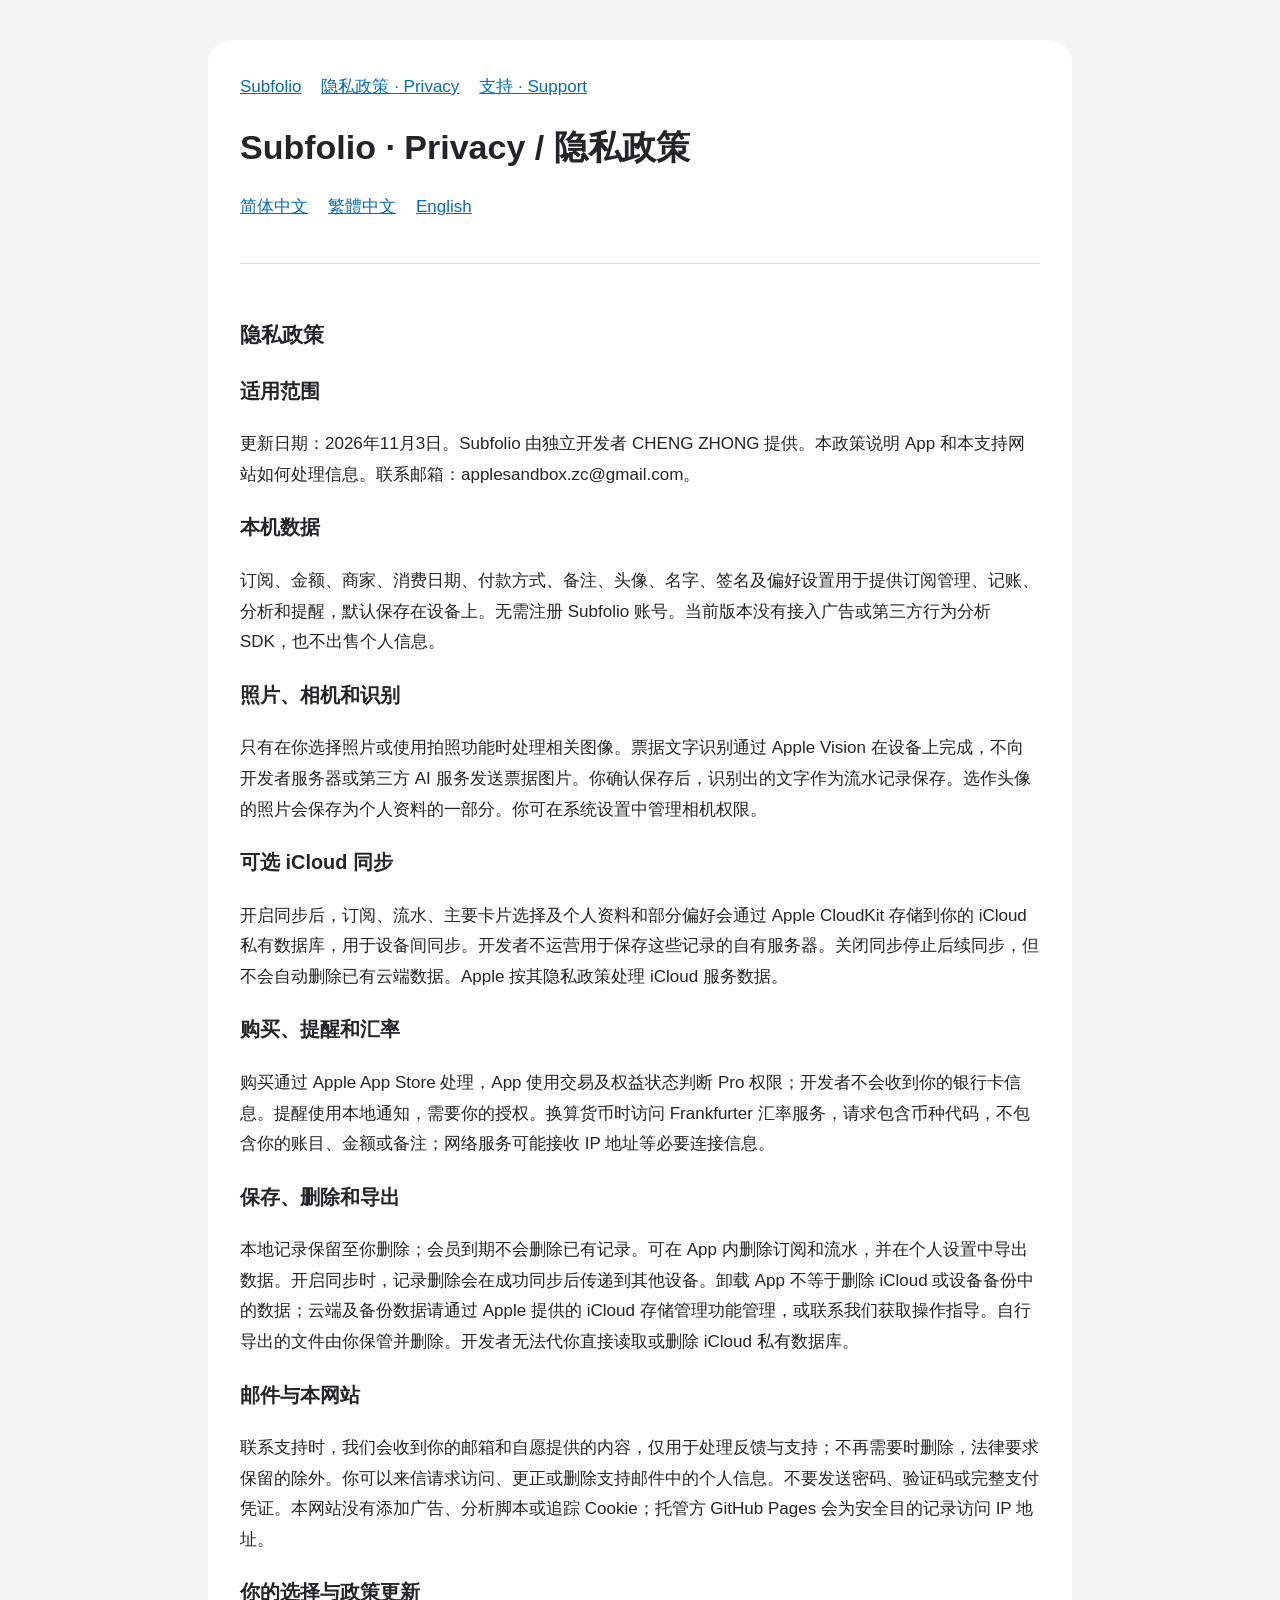
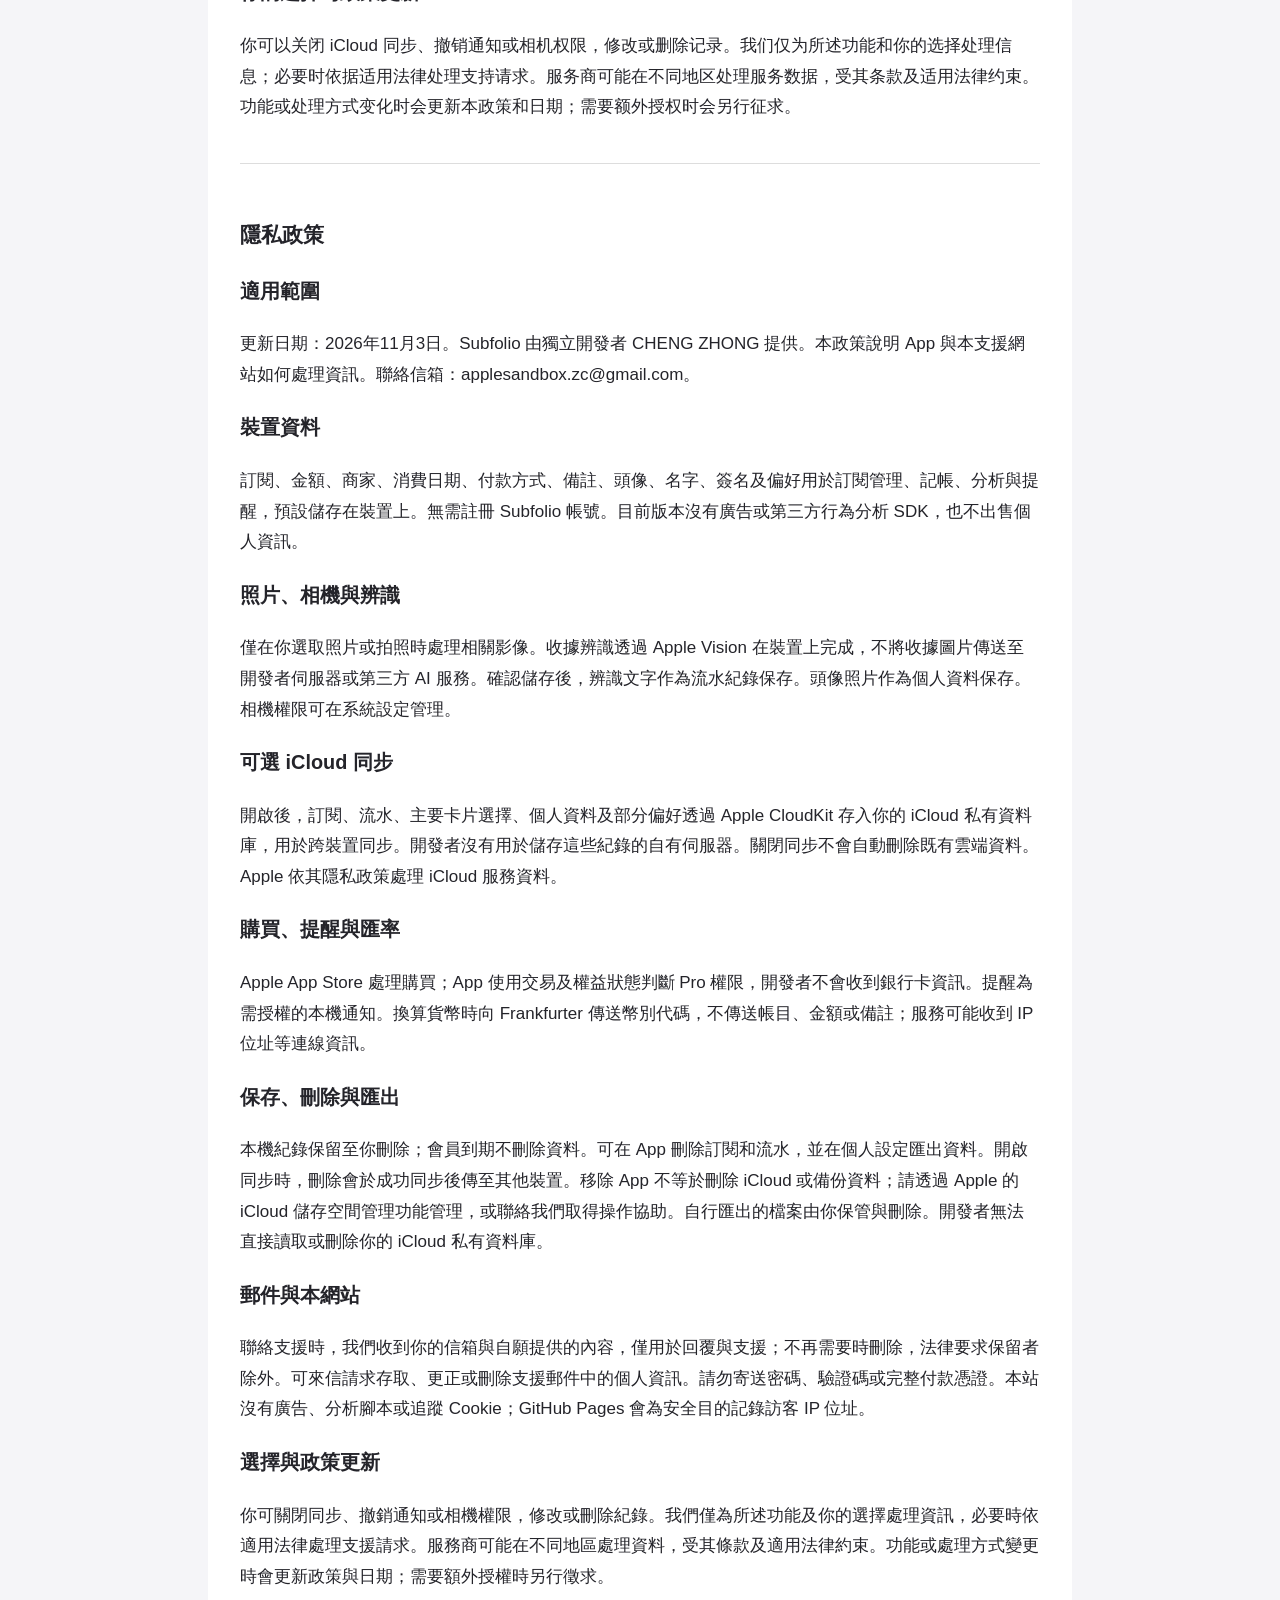
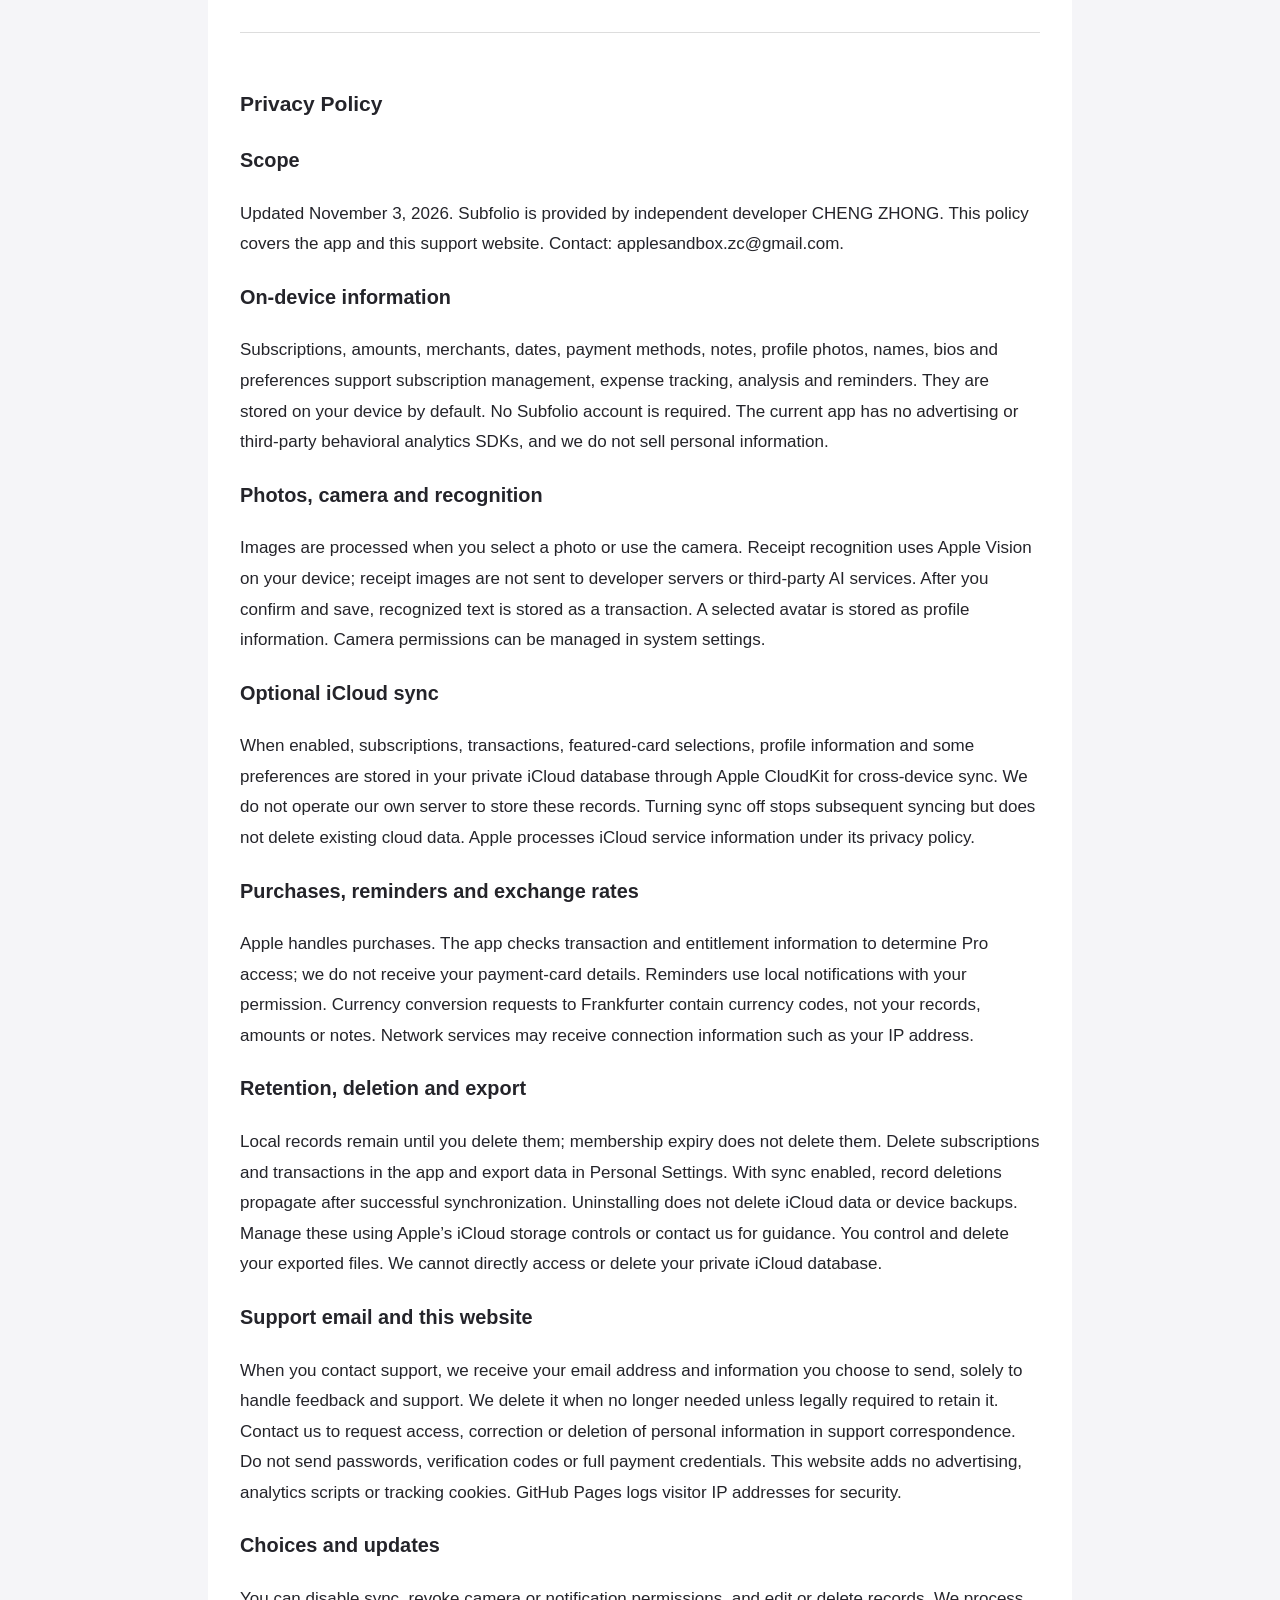
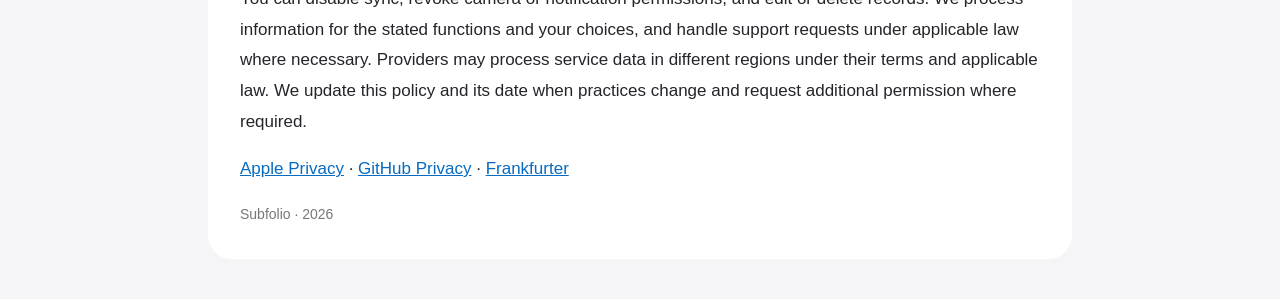
==== privacy.html @ bc63c27d "Add privacy policy and support pages" ====
<!doctype html><html lang="zh-Hans"><head><meta charset="utf-8"><meta name="viewport" content="width=device-width,initial-scale=1"><title>Subfolio · Privacy / 隐私政策</title><link rel="stylesheet" href="style.css"></head><body><main><nav><a href="index.html">Subfolio</a><a href="privacy.html">隐私政策 · Privacy</a><a href="support.html">支持 · Support</a></nav><h1>Subfolio · Privacy / 隐私政策</h1><nav><a href="#zh-Hans">简体中文</a><a href="#zh-Hant">繁體中文</a><a href="#en">English</a></nav><section id="zh-Hans" lang="zh-Hans"><h2>隐私政策</h2><h3>适用范围</h3><p>更新日期：2026年11月3日。Subfolio 由独立开发者 CHENG ZHONG 提供。本政策说明 App 和本支持网站如何处理信息。联系邮箱：applesandbox.zc@gmail.com。</p><h3>本机数据</h3><p>订阅、金额、商家、消费日期、付款方式、备注、头像、名字、签名及偏好设置用于提供订阅管理、记账、分析和提醒，默认保存在设备上。无需注册 Subfolio 账号。当前版本没有接入广告或第三方行为分析 SDK，也不出售个人信息。</p><h3>照片、相机和识别</h3><p>只有在你选择照片或使用拍照功能时处理相关图像。票据文字识别通过 Apple Vision 在设备上完成，不向开发者服务器或第三方 AI 服务发送票据图片。你确认保存后，识别出的文字作为流水记录保存。选作头像的照片会保存为个人资料的一部分。你可在系统设置中管理相机权限。</p><h3>可选 iCloud 同步</h3><p>开启同步后，订阅、流水、主要卡片选择及个人资料和部分偏好会通过 Apple CloudKit 存储到你的 iCloud 私有数据库，用于设备间同步。开发者不运营用于保存这些记录的自有服务器。关闭同步停止后续同步，但不会自动删除已有云端数据。Apple 按其隐私政策处理 iCloud 服务数据。</p><h3>购买、提醒和汇率</h3><p>购买通过 Apple App Store 处理，App 使用交易及权益状态判断 Pro 权限；开发者不会收到你的银行卡信息。提醒使用本地通知，需要你的授权。换算货币时访问 Frankfurter 汇率服务，请求包含币种代码，不包含你的账目、金额或备注；网络服务可能接收 IP 地址等必要连接信息。</p><h3>保存、删除和导出</h3><p>本地记录保留至你删除；会员到期不会删除已有记录。可在 App 内删除订阅和流水，并在个人设置中导出数据。开启同步时，记录删除会在成功同步后传递到其他设备。卸载 App 不等于删除 iCloud 或设备备份中的数据；云端及备份数据请通过 Apple 提供的 iCloud 存储管理功能管理，或联系我们获取操作指导。自行导出的文件由你保管并删除。开发者无法代你直接读取或删除 iCloud 私有数据库。</p><h3>邮件与本网站</h3><p>联系支持时，我们会收到你的邮箱和自愿提供的内容，仅用于处理反馈与支持；不再需要时删除，法律要求保留的除外。你可以来信请求访问、更正或删除支持邮件中的个人信息。不要发送密码、验证码或完整支付凭证。本网站没有添加广告、分析脚本或追踪 Cookie；托管方 GitHub Pages 会为安全目的记录访问 IP 地址。</p><h3>你的选择与政策更新</h3><p>你可以关闭 iCloud 同步、撤销通知或相机权限，修改或删除记录。我们仅为所述功能和你的选择处理信息；必要时依据适用法律处理支持请求。服务商可能在不同地区处理服务数据，受其条款及适用法律约束。功能或处理方式变化时会更新本政策和日期；需要额外授权时会另行征求。</p></section><section id="zh-Hant" lang="zh-Hant"><h2>隱私政策</h2><h3>適用範圍</h3><p>更新日期：2026年11月3日。Subfolio 由獨立開發者 CHENG ZHONG 提供。本政策說明 App 與本支援網站如何處理資訊。聯絡信箱：applesandbox.zc@gmail.com。</p><h3>裝置資料</h3><p>訂閱、金額、商家、消費日期、付款方式、備註、頭像、名字、簽名及偏好用於訂閱管理、記帳、分析與提醒，預設儲存在裝置上。無需註冊 Subfolio 帳號。目前版本沒有廣告或第三方行為分析 SDK，也不出售個人資訊。</p><h3>照片、相機與辨識</h3><p>僅在你選取照片或拍照時處理相關影像。收據辨識透過 Apple Vision 在裝置上完成，不將收據圖片傳送至開發者伺服器或第三方 AI 服務。確認儲存後，辨識文字作為流水紀錄保存。頭像照片作為個人資料保存。相機權限可在系統設定管理。</p><h3>可選 iCloud 同步</h3><p>開啟後，訂閱、流水、主要卡片選擇、個人資料及部分偏好透過 Apple CloudKit 存入你的 iCloud 私有資料庫，用於跨裝置同步。開發者沒有用於儲存這些紀錄的自有伺服器。關閉同步不會自動刪除既有雲端資料。Apple 依其隱私政策處理 iCloud 服務資料。</p><h3>購買、提醒與匯率</h3><p>Apple App Store 處理購買；App 使用交易及權益狀態判斷 Pro 權限，開發者不會收到銀行卡資訊。提醒為需授權的本機通知。換算貨幣時向 Frankfurter 傳送幣別代碼，不傳送帳目、金額或備註；服務可能收到 IP 位址等連線資訊。</p><h3>保存、刪除與匯出</h3><p>本機紀錄保留至你刪除；會員到期不刪除資料。可在 App 刪除訂閱和流水，並在個人設定匯出資料。開啟同步時，刪除會於成功同步後傳至其他裝置。移除 App 不等於刪除 iCloud 或備份資料；請透過 Apple 的 iCloud 儲存空間管理功能管理，或聯絡我們取得操作協助。自行匯出的檔案由你保管與刪除。開發者無法直接讀取或刪除你的 iCloud 私有資料庫。</p><h3>郵件與本網站</h3><p>聯絡支援時，我們收到你的信箱與自願提供的內容，僅用於回覆與支援；不再需要時刪除，法律要求保留者除外。可來信請求存取、更正或刪除支援郵件中的個人資訊。請勿寄送密碼、驗證碼或完整付款憑證。本站沒有廣告、分析腳本或追蹤 Cookie；GitHub Pages 會為安全目的記錄訪客 IP 位址。</p><h3>選擇與政策更新</h3><p>你可關閉同步、撤銷通知或相機權限，修改或刪除紀錄。我們僅為所述功能及你的選擇處理資訊，必要時依適用法律處理支援請求。服務商可能在不同地區處理資料，受其條款及適用法律約束。功能或處理方式變更時會更新政策與日期；需要額外授權時另行徵求。</p></section><section id="en" lang="en"><h2>Privacy Policy</h2><h3>Scope</h3><p>Updated November 3, 2026. Subfolio is provided by independent developer CHENG ZHONG. This policy covers the app and this support website. Contact: applesandbox.zc@gmail.com.</p><h3>On-device information</h3><p>Subscriptions, amounts, merchants, dates, payment methods, notes, profile photos, names, bios and preferences support subscription management, expense tracking, analysis and reminders. They are stored on your device by default. No Subfolio account is required. The current app has no advertising or third-party behavioral analytics SDKs, and we do not sell personal information.</p><h3>Photos, camera and recognition</h3><p>Images are processed when you select a photo or use the camera. Receipt recognition uses Apple Vision on your device; receipt images are not sent to developer servers or third-party AI services. After you confirm and save, recognized text is stored as a transaction. A selected avatar is stored as profile information. Camera permissions can be managed in system settings.</p><h3>Optional iCloud sync</h3><p>When enabled, subscriptions, transactions, featured-card selections, profile information and some preferences are stored in your private iCloud database through Apple CloudKit for cross-device sync. We do not operate our own server to store these records. Turning sync off stops subsequent syncing but does not delete existing cloud data. Apple processes iCloud service information under its privacy policy.</p><h3>Purchases, reminders and exchange rates</h3><p>Apple handles purchases. The app checks transaction and entitlement information to determine Pro access; we do not receive your payment-card details. Reminders use local notifications with your permission. Currency conversion requests to Frankfurter contain currency codes, not your records, amounts or notes. Network services may receive connection information such as your IP address.</p><h3>Retention, deletion and export</h3><p>Local records remain until you delete them; membership expiry does not delete them. Delete subscriptions and transactions in the app and export data in Personal Settings. With sync enabled, record deletions propagate after successful synchronization. Uninstalling does not delete iCloud data or device backups. Manage these using Apple’s iCloud storage controls or contact us for guidance. You control and delete your exported files. We cannot directly access or delete your private iCloud database.</p><h3>Support email and this website</h3><p>When you contact support, we receive your email address and information you choose to send, solely to handle feedback and support. We delete it when no longer needed unless legally required to retain it. Contact us to request access, correction or deletion of personal information in support correspondence. Do not send passwords, verification codes or full payment credentials. This website adds no advertising, analytics scripts or tracking cookies. GitHub Pages logs visitor IP addresses for security.</p><h3>Choices and updates</h3><p>You can disable sync, revoke camera or notification permissions, and edit or delete records. We process information for the stated functions and your choices, and handle support requests under applicable law where necessary. Providers may process service data in different regions under their terms and applicable law. We update this policy and its date when practices change and request additional permission where required.</p></section><p><a href="https://www.apple.com/legal/privacy/">Apple Privacy</a> · <a href="https://docs.github.com/en/site-policy/privacy-policies/github-general-privacy-statement">GitHub Privacy</a> · <a href="https://frankfurter.dev/">Frankfurter</a></p><footer>Subfolio · 2026</footer></main></body></html>
---- style.css ----
body{margin:0;background:#f5f5f8;color:#24242a;font:17px/1.8 -apple-system,BlinkMacSystemFont,"Segoe UI",sans-serif}main{max-width:800px;margin:40px auto;padding:32px;background:white;border-radius:24px}h1{line-height:1.3}h2{font-size:21px;margin-top:32px}a{color:#076bc1}nav{display:flex;gap:20px;flex-wrap:wrap}section{margin-top:40px;border-top:1px solid #ddd;padding-top:20px}footer{color:#777;font-size:14px}@media(max-width:600px){main{margin:12px;padding:22px}}@media(prefers-color-scheme:dark){body{background:#111;color:#eee}main{background:#202024}a{color:#70baff}}
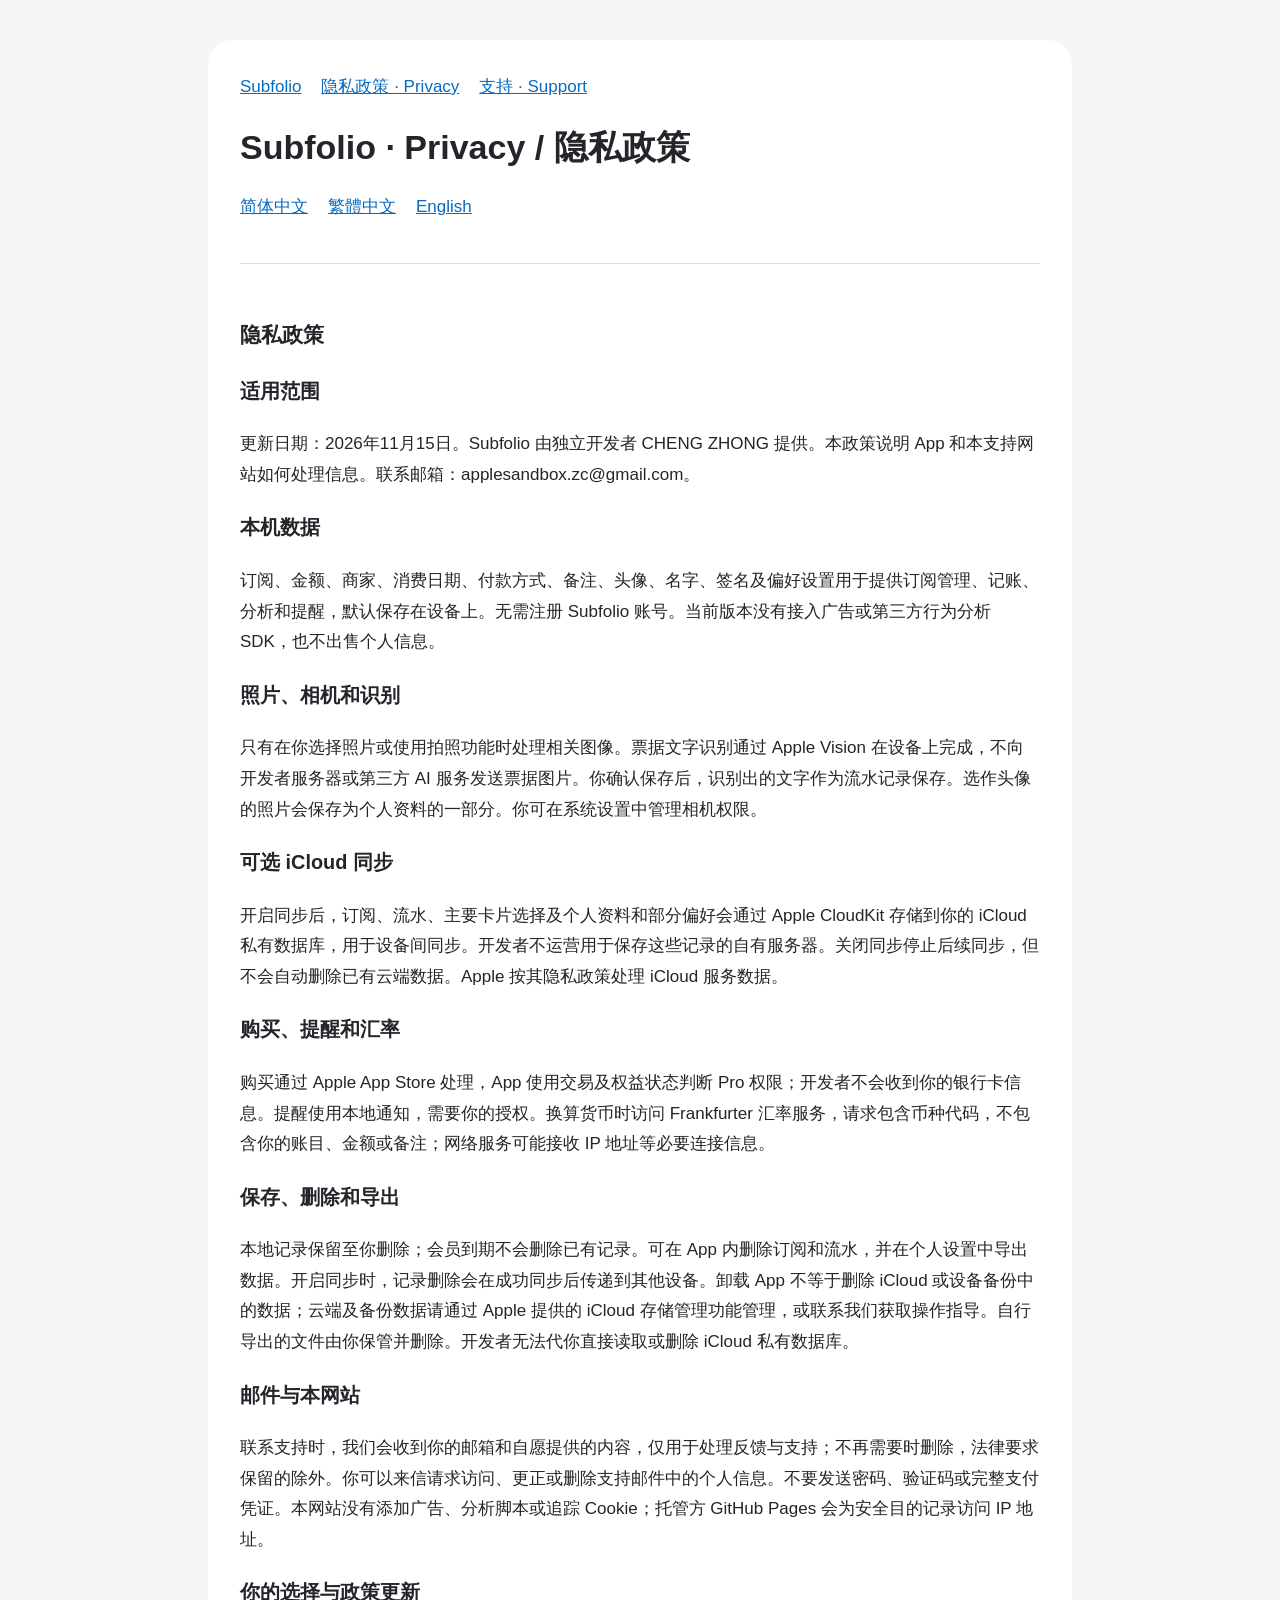
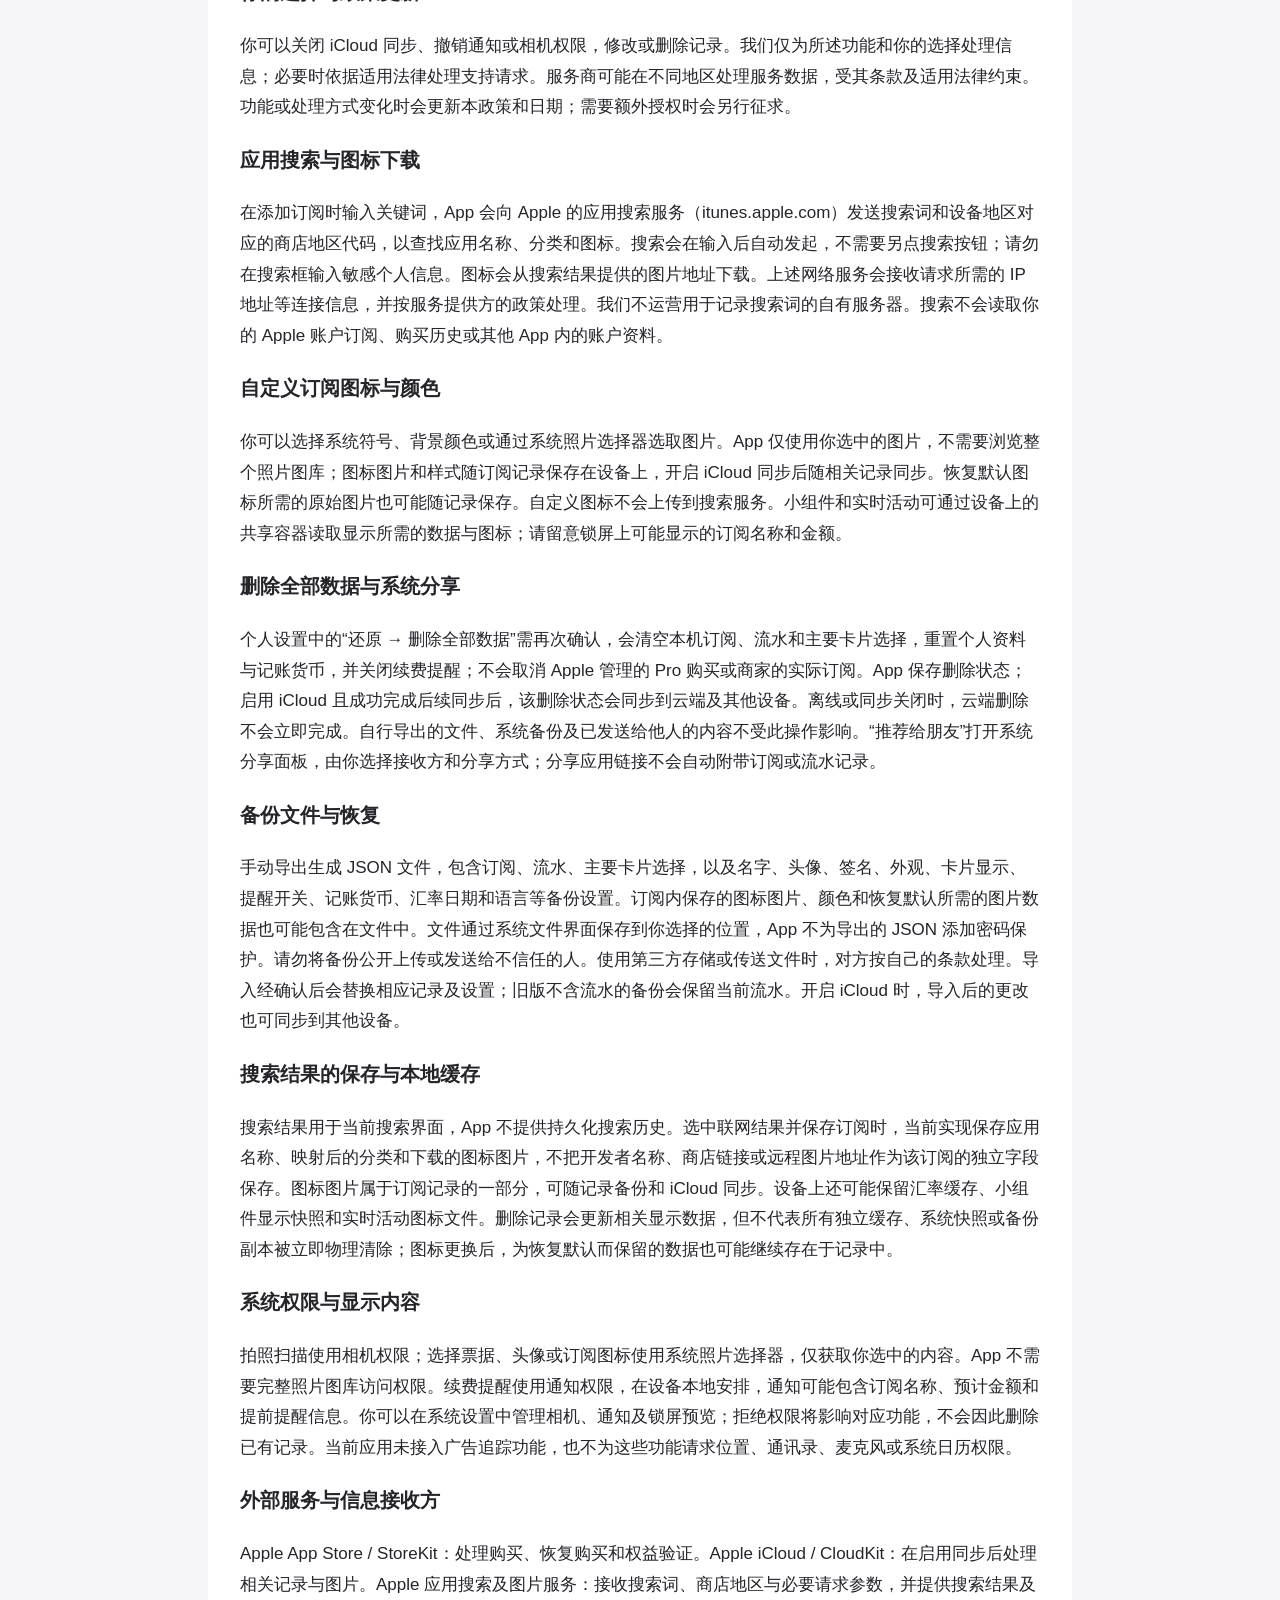
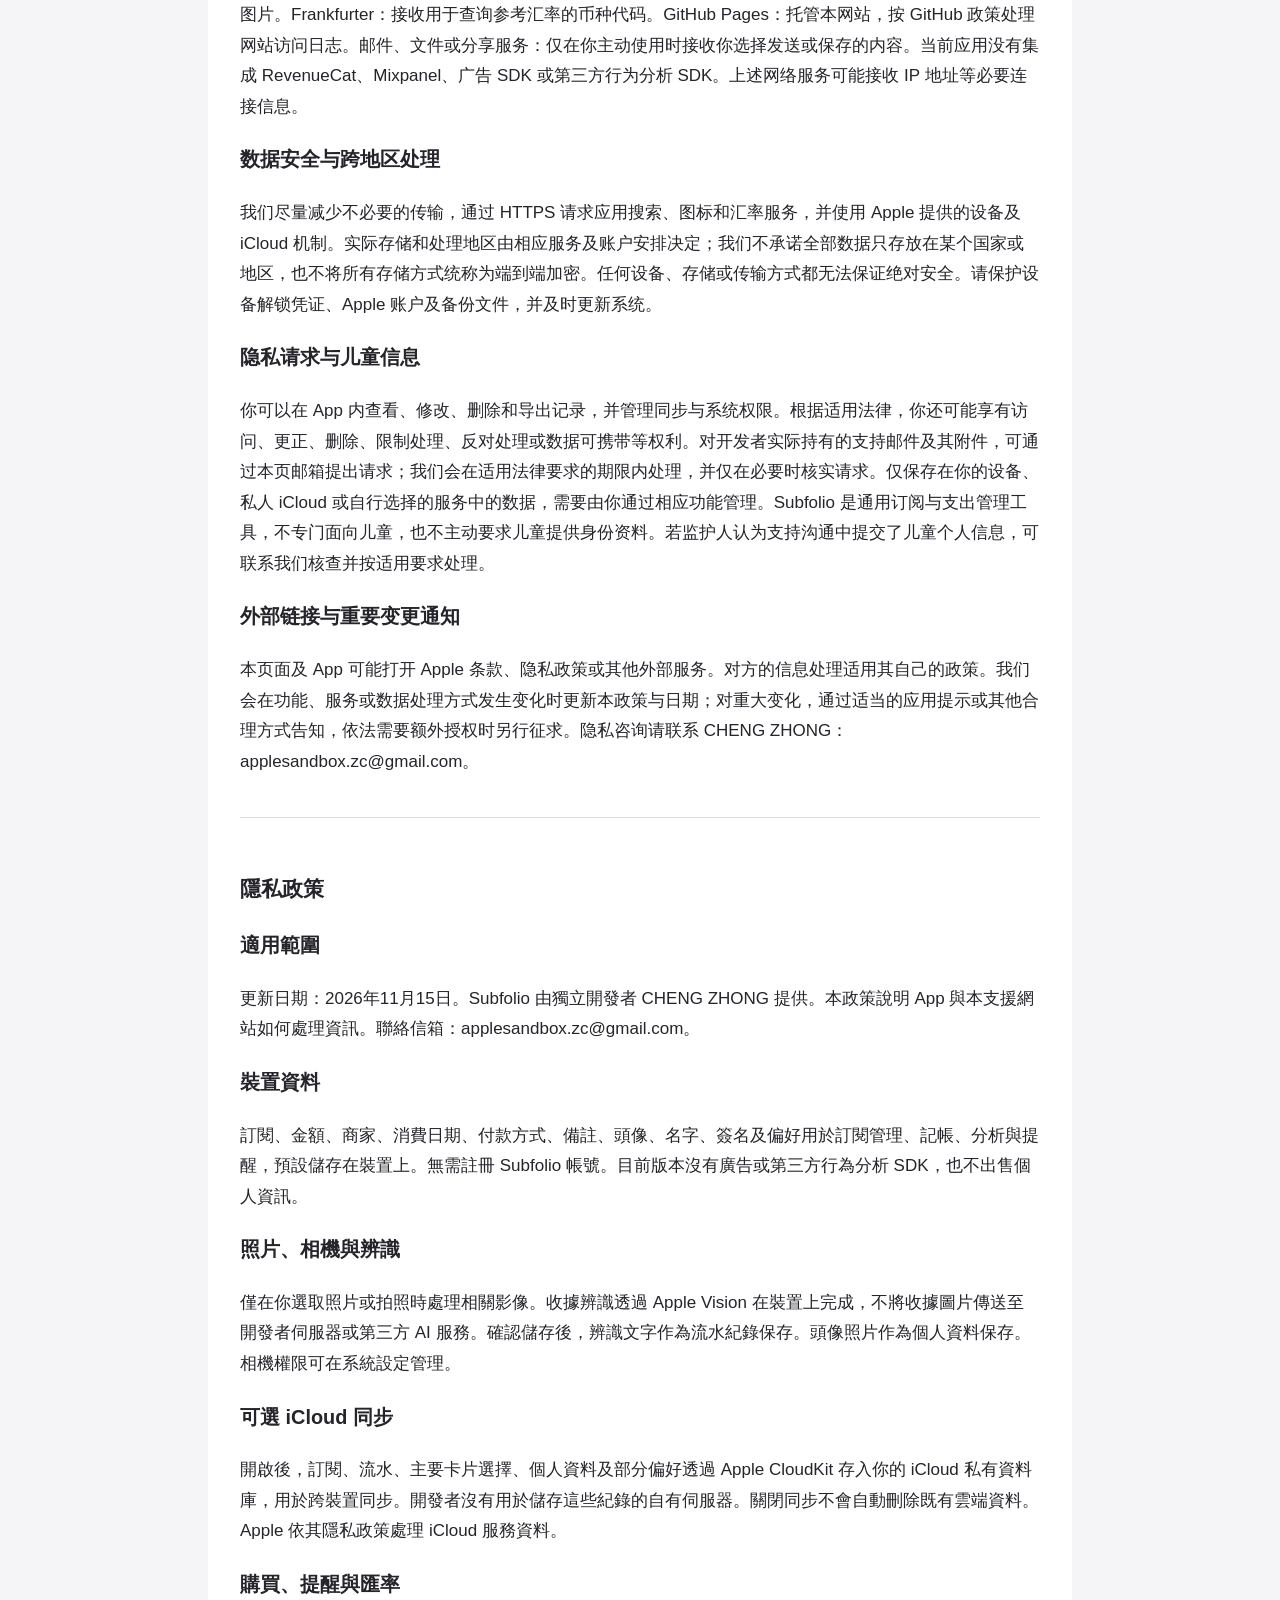
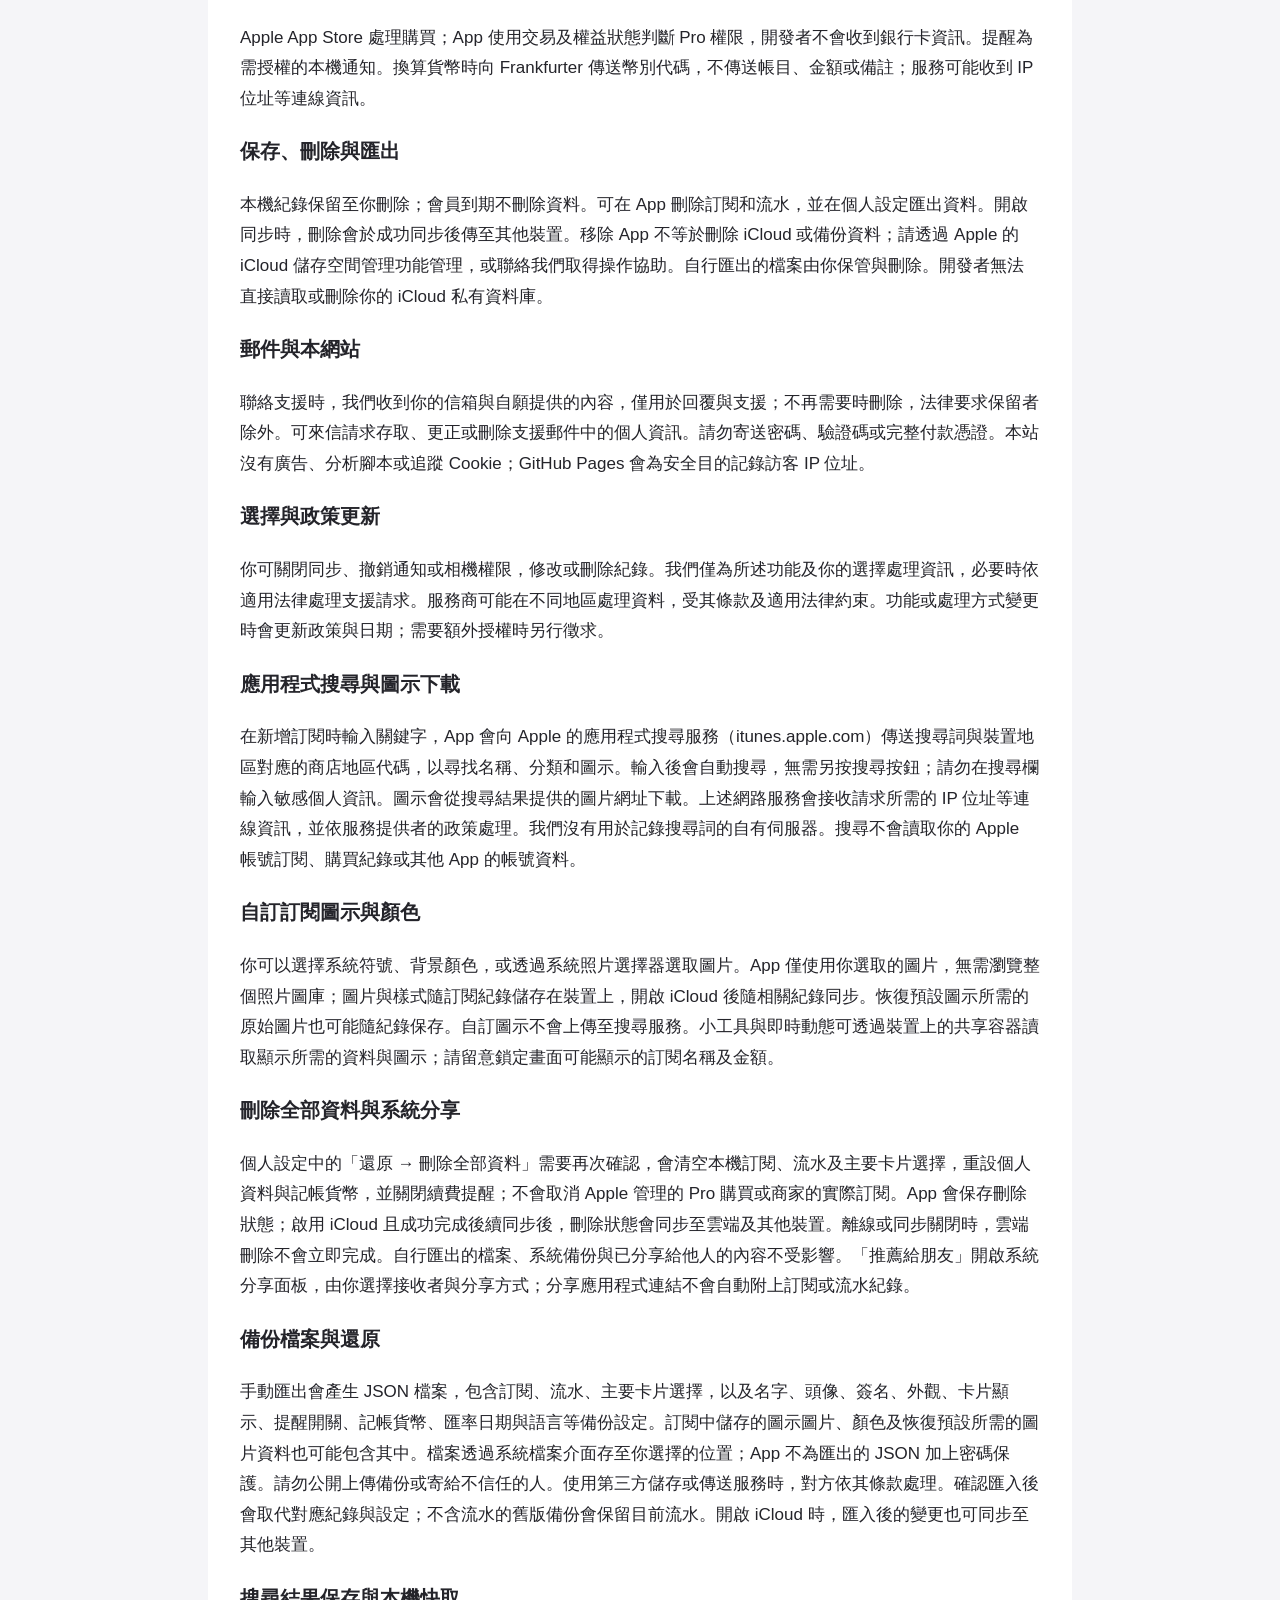
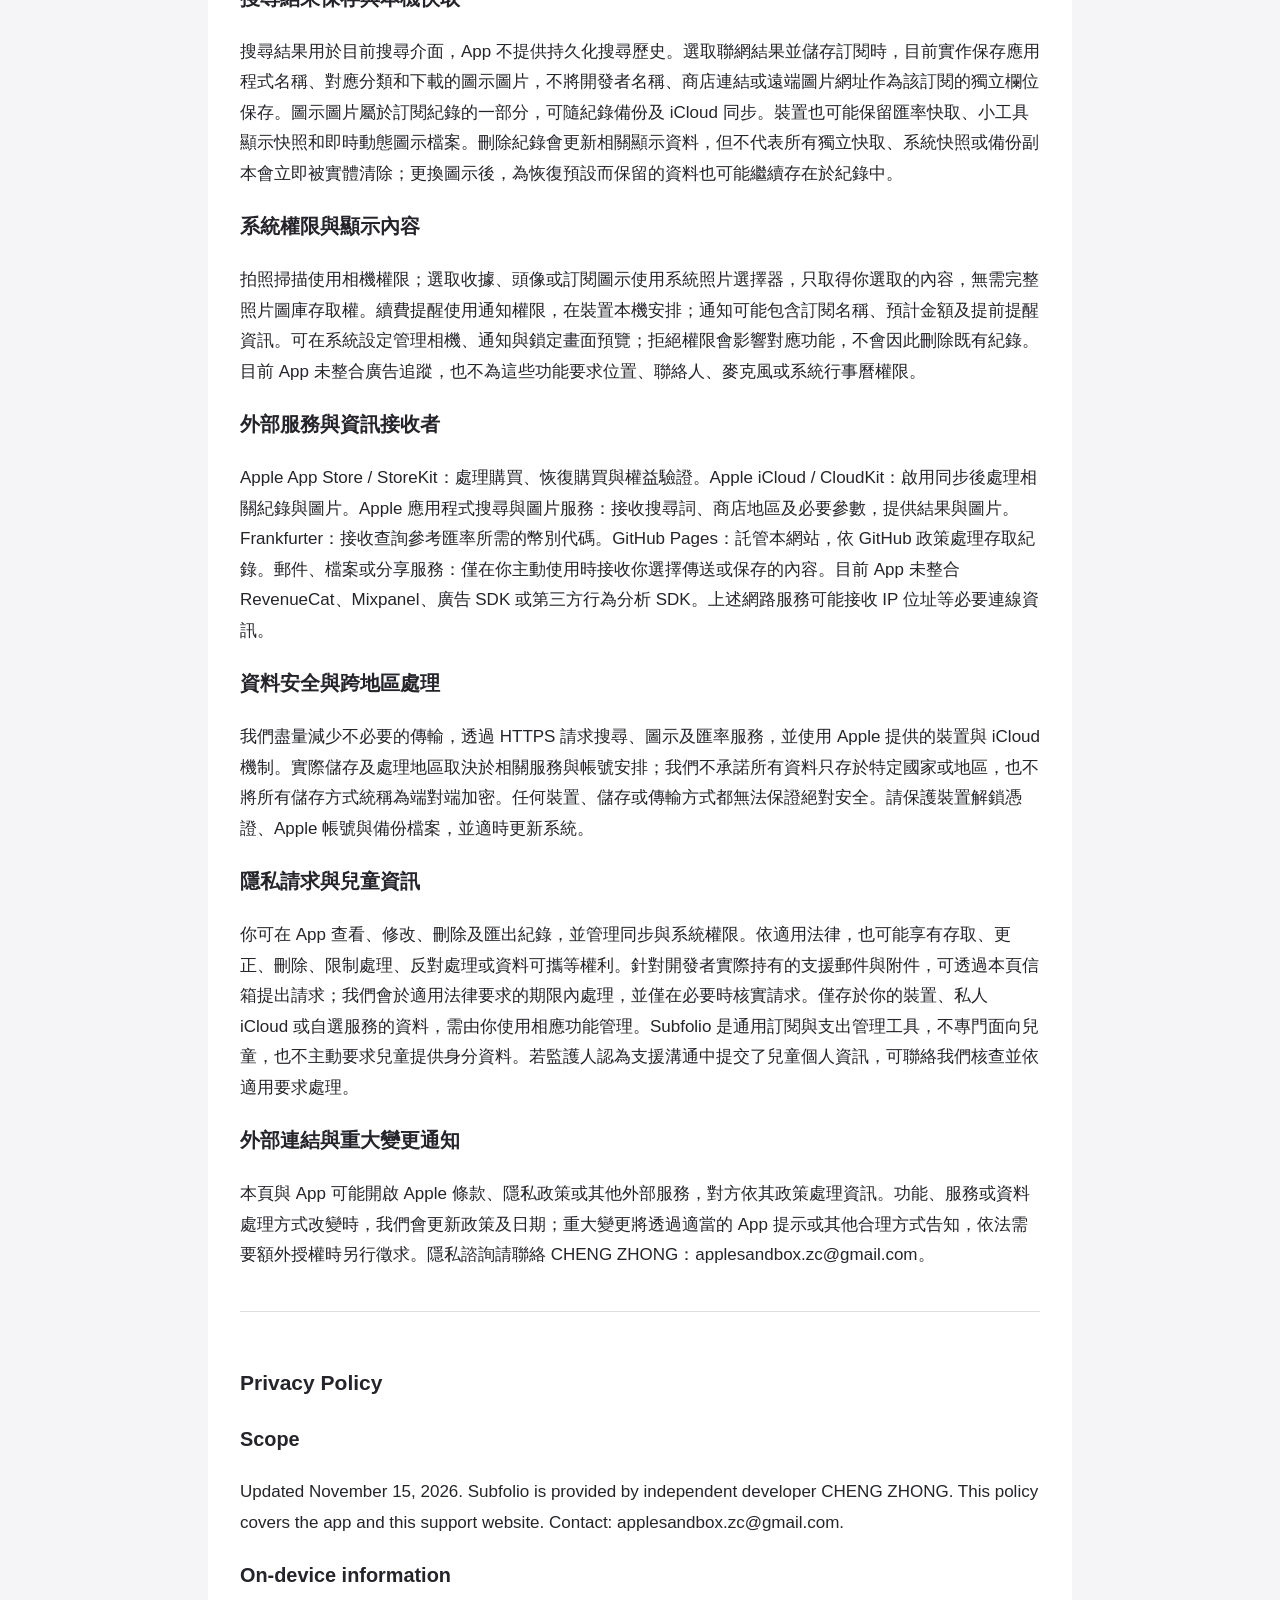
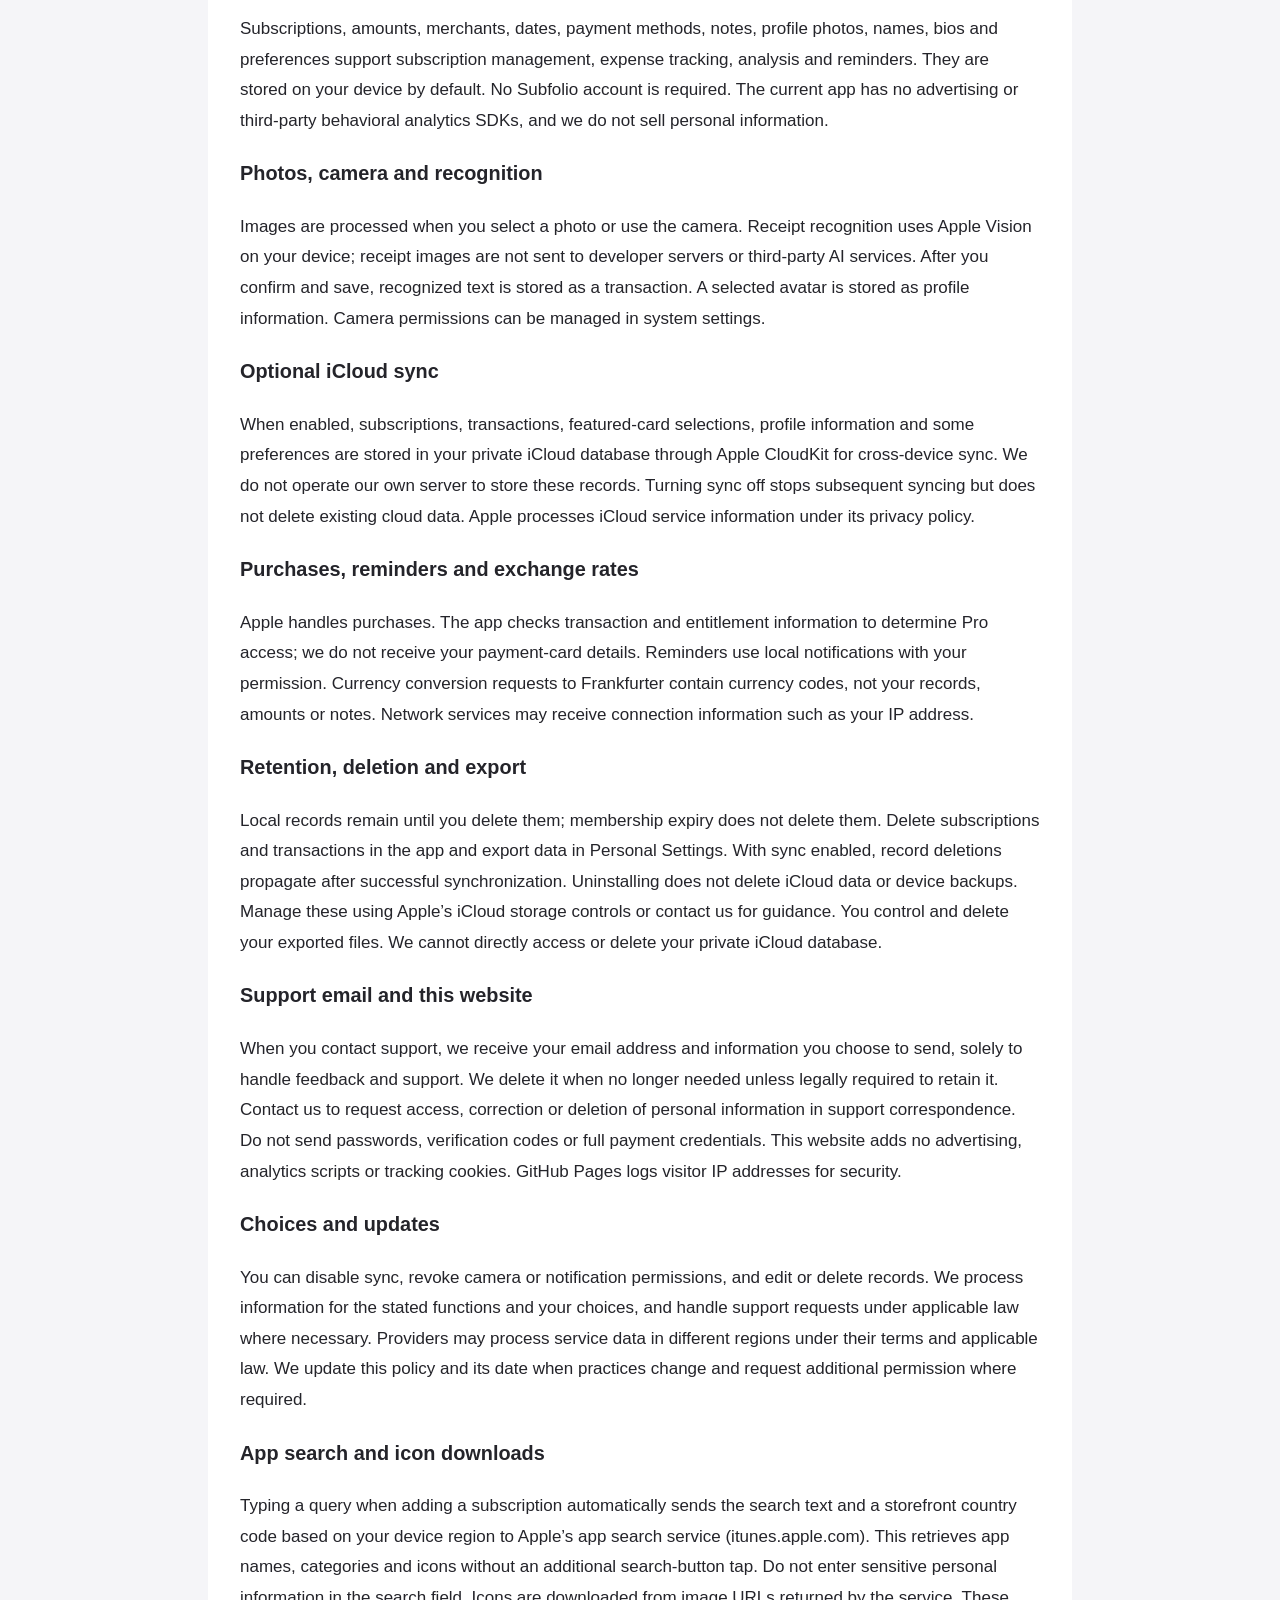
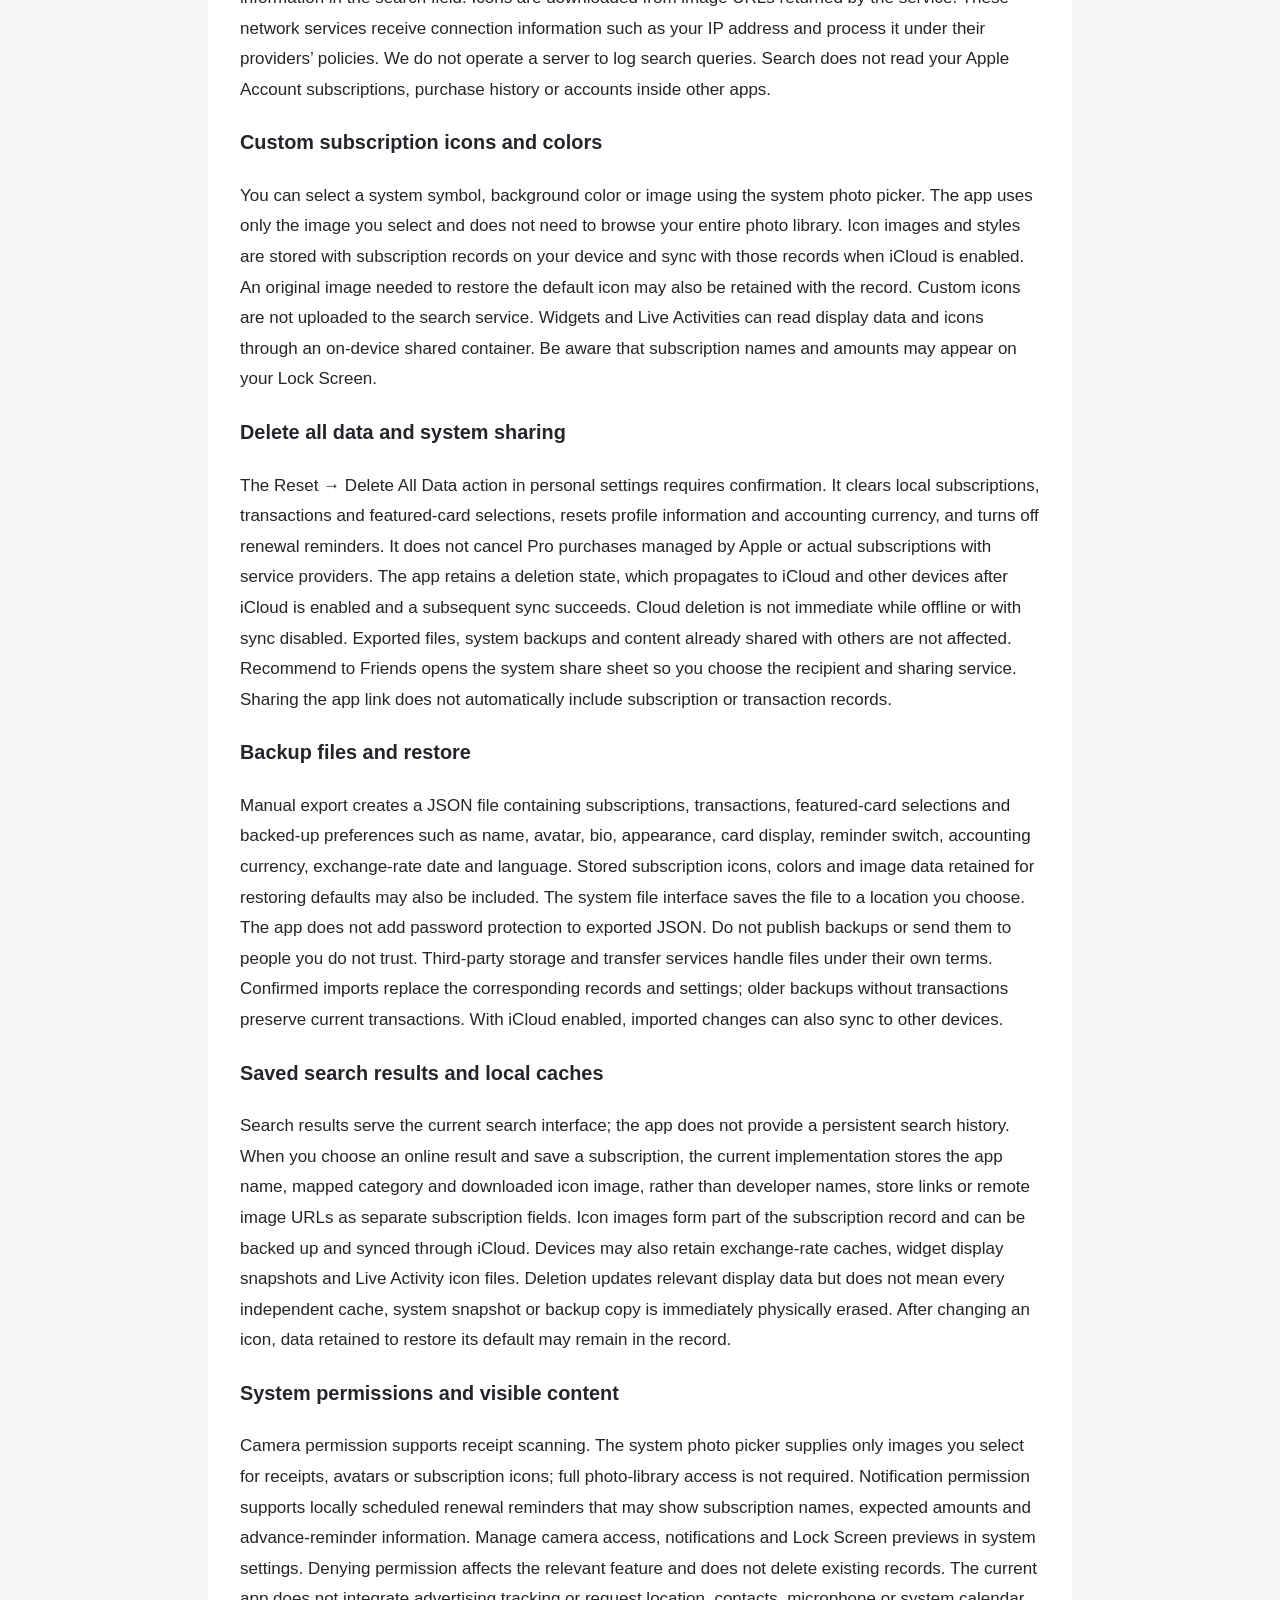
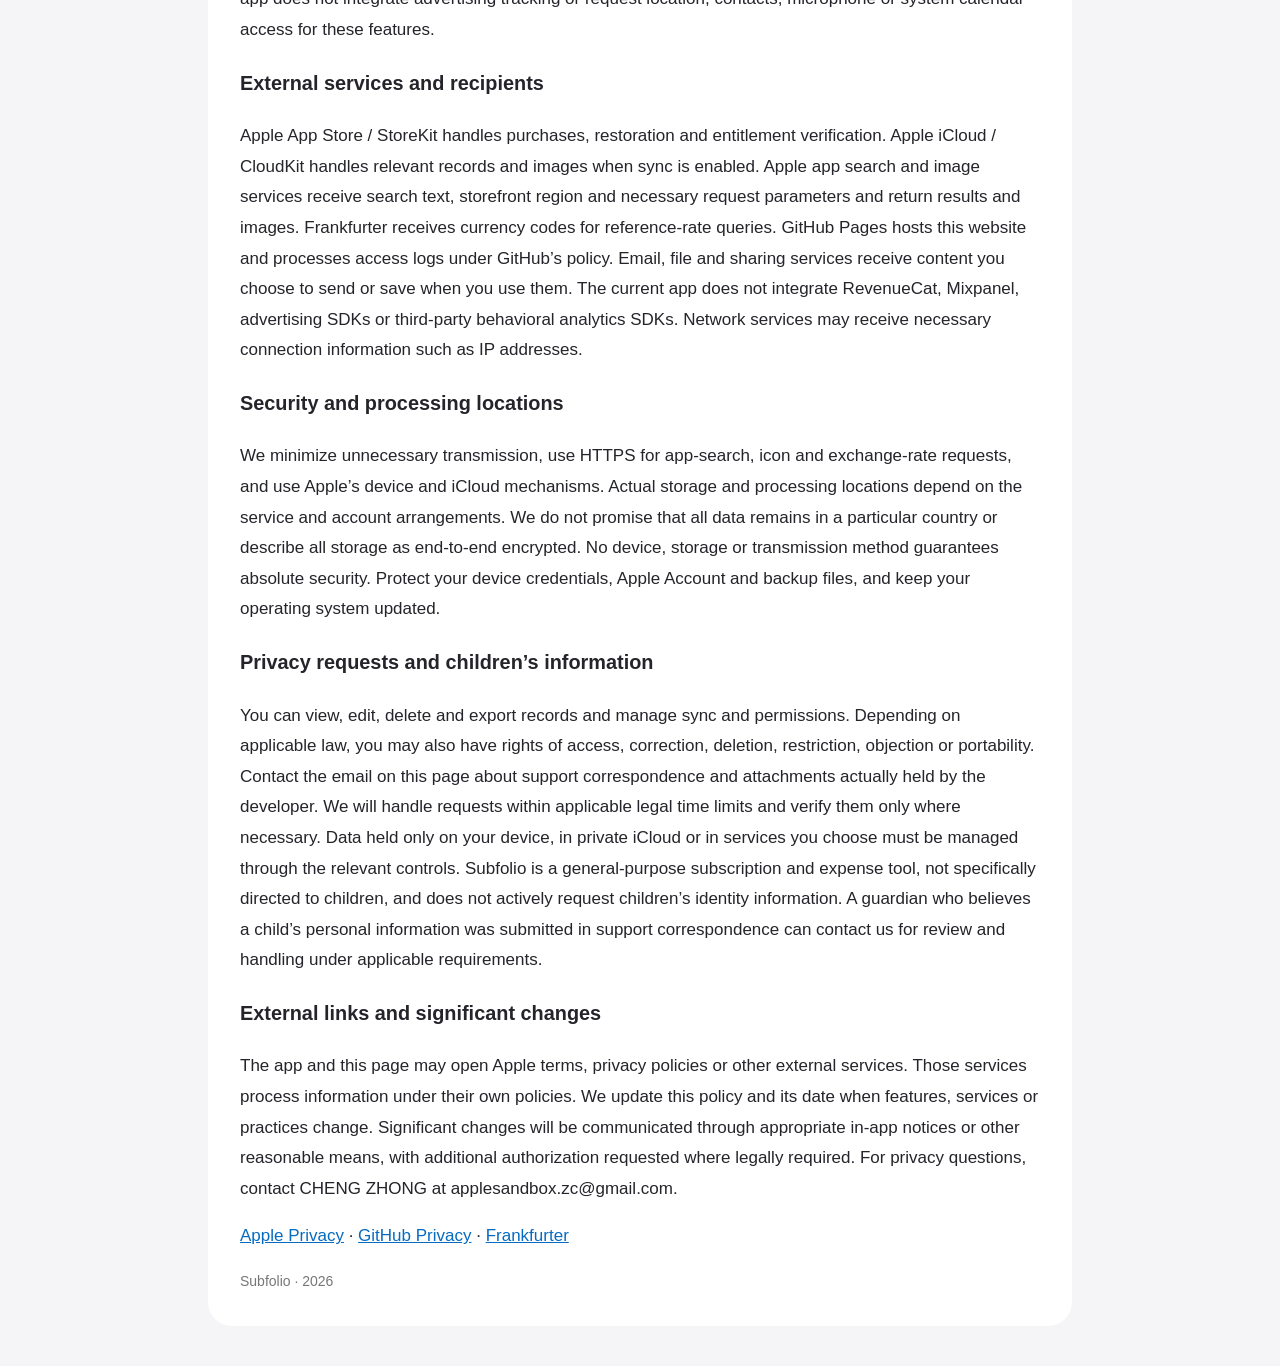
==== commit 96d7542d: "Update privacy policy and support pages" ====
--- a/privacy.html
+++ b/privacy.html
@@ -1 +1,90 @@
-<!doctype html><html lang="zh-Hans"><head><meta charset="utf-8"><meta name="viewport" content="width=device-width,initial-scale=1"><title>Subfolio · Privacy / 隐私政策</title><link rel="stylesheet" href="style.css"></head><body><main><nav><a href="index.html">Subfolio</a><a href="privacy.html">隐私政策 · Privacy</a><a href="support.html">支持 · Support</a></nav><h1>Subfolio · Privacy / 隐私政策</h1><nav><a href="#zh-Hans">简体中文</a><a href="#zh-Hant">繁體中文</a><a href="#en">English</a></nav><section id="zh-Hans" lang="zh-Hans"><h2>隐私政策</h2><h3>适用范围</h3><p>更新日期：2026年11月3日。Subfolio 由独立开发者 CHENG ZHONG 提供。本政策说明 App 和本支持网站如何处理信息。联系邮箱：applesandbox.zc@gmail.com。</p><h3>本机数据</h3><p>订阅、金额、商家、消费日期、付款方式、备注、头像、名字、签名及偏好设置用于提供订阅管理、记账、分析和提醒，默认保存在设备上。无需注册 Subfolio 账号。当前版本没有接入广告或第三方行为分析 SDK，也不出售个人信息。</p><h3>照片、相机和识别</h3><p>只有在你选择照片或使用拍照功能时处理相关图像。票据文字识别通过 Apple Vision 在设备上完成，不向开发者服务器或第三方 AI 服务发送票据图片。你确认保存后，识别出的文字作为流水记录保存。选作头像的照片会保存为个人资料的一部分。你可在系统设置中管理相机权限。</p><h3>可选 iCloud 同步</h3><p>开启同步后，订阅、流水、主要卡片选择及个人资料和部分偏好会通过 Apple CloudKit 存储到你的 iCloud 私有数据库，用于设备间同步。开发者不运营用于保存这些记录的自有服务器。关闭同步停止后续同步，但不会自动删除已有云端数据。Apple 按其隐私政策处理 iCloud 服务数据。</p><h3>购买、提醒和汇率</h3><p>购买通过 Apple App Store 处理，App 使用交易及权益状态判断 Pro 权限；开发者不会收到你的银行卡信息。提醒使用本地通知，需要你的授权。换算货币时访问 Frankfurter 汇率服务，请求包含币种代码，不包含你的账目、金额或备注；网络服务可能接收 IP 地址等必要连接信息。</p><h3>保存、删除和导出</h3><p>本地记录保留至你删除；会员到期不会删除已有记录。可在 App 内删除订阅和流水，并在个人设置中导出数据。开启同步时，记录删除会在成功同步后传递到其他设备。卸载 App 不等于删除 iCloud 或设备备份中的数据；云端及备份数据请通过 Apple 提供的 iCloud 存储管理功能管理，或联系我们获取操作指导。自行导出的文件由你保管并删除。开发者无法代你直接读取或删除 iCloud 私有数据库。</p><h3>邮件与本网站</h3><p>联系支持时，我们会收到你的邮箱和自愿提供的内容，仅用于处理反馈与支持；不再需要时删除，法律要求保留的除外。你可以来信请求访问、更正或删除支持邮件中的个人信息。不要发送密码、验证码或完整支付凭证。本网站没有添加广告、分析脚本或追踪 Cookie；托管方 GitHub Pages 会为安全目的记录访问 IP 地址。</p><h3>你的选择与政策更新</h3><p>你可以关闭 iCloud 同步、撤销通知或相机权限，修改或删除记录。我们仅为所述功能和你的选择处理信息；必要时依据适用法律处理支持请求。服务商可能在不同地区处理服务数据，受其条款及适用法律约束。功能或处理方式变化时会更新本政策和日期；需要额外授权时会另行征求。</p></section><section id="zh-Hant" lang="zh-Hant"><h2>隱私政策</h2><h3>適用範圍</h3><p>更新日期：2026年11月3日。Subfolio 由獨立開發者 CHENG ZHONG 提供。本政策說明 App 與本支援網站如何處理資訊。聯絡信箱：applesandbox.zc@gmail.com。</p><h3>裝置資料</h3><p>訂閱、金額、商家、消費日期、付款方式、備註、頭像、名字、簽名及偏好用於訂閱管理、記帳、分析與提醒，預設儲存在裝置上。無需註冊 Subfolio 帳號。目前版本沒有廣告或第三方行為分析 SDK，也不出售個人資訊。</p><h3>照片、相機與辨識</h3><p>僅在你選取照片或拍照時處理相關影像。收據辨識透過 Apple Vision 在裝置上完成，不將收據圖片傳送至開發者伺服器或第三方 AI 服務。確認儲存後，辨識文字作為流水紀錄保存。頭像照片作為個人資料保存。相機權限可在系統設定管理。</p><h3>可選 iCloud 同步</h3><p>開啟後，訂閱、流水、主要卡片選擇、個人資料及部分偏好透過 Apple CloudKit 存入你的 iCloud 私有資料庫，用於跨裝置同步。開發者沒有用於儲存這些紀錄的自有伺服器。關閉同步不會自動刪除既有雲端資料。Apple 依其隱私政策處理 iCloud 服務資料。</p><h3>購買、提醒與匯率</h3><p>Apple App Store 處理購買；App 使用交易及權益狀態判斷 Pro 權限，開發者不會收到銀行卡資訊。提醒為需授權的本機通知。換算貨幣時向 Frankfurter 傳送幣別代碼，不傳送帳目、金額或備註；服務可能收到 IP 位址等連線資訊。</p><h3>保存、刪除與匯出</h3><p>本機紀錄保留至你刪除；會員到期不刪除資料。可在 App 刪除訂閱和流水，並在個人設定匯出資料。開啟同步時，刪除會於成功同步後傳至其他裝置。移除 App 不等於刪除 iCloud 或備份資料；請透過 Apple 的 iCloud 儲存空間管理功能管理，或聯絡我們取得操作協助。自行匯出的檔案由你保管與刪除。開發者無法直接讀取或刪除你的 iCloud 私有資料庫。</p><h3>郵件與本網站</h3><p>聯絡支援時，我們收到你的信箱與自願提供的內容，僅用於回覆與支援；不再需要時刪除，法律要求保留者除外。可來信請求存取、更正或刪除支援郵件中的個人資訊。請勿寄送密碼、驗證碼或完整付款憑證。本站沒有廣告、分析腳本或追蹤 Cookie；GitHub Pages 會為安全目的記錄訪客 IP 位址。</p><h3>選擇與政策更新</h3><p>你可關閉同步、撤銷通知或相機權限，修改或刪除紀錄。我們僅為所述功能及你的選擇處理資訊，必要時依適用法律處理支援請求。服務商可能在不同地區處理資料，受其條款及適用法律約束。功能或處理方式變更時會更新政策與日期；需要額外授權時另行徵求。</p></section><section id="en" lang="en"><h2>Privacy Policy</h2><h3>Scope</h3><p>Updated November 3, 2026. Subfolio is provided by independent developer CHENG ZHONG. This policy covers the app and this support website. Contact: applesandbox.zc@gmail.com.</p><h3>On-device information</h3><p>Subscriptions, amounts, merchants, dates, payment methods, notes, profile photos, names, bios and preferences support subscription management, expense tracking, analysis and reminders. They are stored on your device by default. No Subfolio account is required. The current app has no advertising or third-party behavioral analytics SDKs, and we do not sell personal information.</p><h3>Photos, camera and recognition</h3><p>Images are processed when you select a photo or use the camera. Receipt recognition uses Apple Vision on your device; receipt images are not sent to developer servers or third-party AI services. After you confirm and save, recognized text is stored as a transaction. A selected avatar is stored as profile information. Camera permissions can be managed in system settings.</p><h3>Optional iCloud sync</h3><p>When enabled, subscriptions, transactions, featured-card selections, profile information and some preferences are stored in your private iCloud database through Apple CloudKit for cross-device sync. We do not operate our own server to store these records. Turning sync off stops subsequent syncing but does not delete existing cloud data. Apple processes iCloud service information under its privacy policy.</p><h3>Purchases, reminders and exchange rates</h3><p>Apple handles purchases. The app checks transaction and entitlement information to determine Pro access; we do not receive your payment-card details. Reminders use local notifications with your permission. Currency conversion requests to Frankfurter contain currency codes, not your records, amounts or notes. Network services may receive connection information such as your IP address.</p><h3>Retention, deletion and export</h3><p>Local records remain until you delete them; membership expiry does not delete them. Delete subscriptions and transactions in the app and export data in Personal Settings. With sync enabled, record deletions propagate after successful synchronization. Uninstalling does not delete iCloud data or device backups. Manage these using Apple’s iCloud storage controls or contact us for guidance. You control and delete your exported files. We cannot directly access or delete your private iCloud database.</p><h3>Support email and this website</h3><p>When you contact support, we receive your email address and information you choose to send, solely to handle feedback and support. We delete it when no longer needed unless legally required to retain it. Contact us to request access, correction or deletion of personal information in support correspondence. Do not send passwords, verification codes or full payment credentials. This website adds no advertising, analytics scripts or tracking cookies. GitHub Pages logs visitor IP addresses for security.</p><h3>Choices and updates</h3><p>You can disable sync, revoke camera or notification permissions, and edit or delete records. We process information for the stated functions and your choices, and handle support requests under applicable law where necessary. Providers may process service data in different regions under their terms and applicable law. We update this policy and its date when practices change and request additional permission where required.</p></section><p><a href="https://www.apple.com/legal/privacy/">Apple Privacy</a> · <a href="https://docs.github.com/en/site-policy/privacy-policies/github-general-privacy-statement">GitHub Privacy</a> · <a href="https://frankfurter.dev/">Frankfurter</a></p><footer>Subfolio · 2026</footer></main></body></html>+<!doctype html><html lang="zh-Hans"><head><meta charset="utf-8"><meta name="viewport" content="width=device-width,initial-scale=1"><title>Subfolio · Privacy / 隐私政策</title><link rel="stylesheet" href="style.css"></head><body><main><nav><a href="index.html">Subfolio</a><a href="privacy.html">隐私政策 · Privacy</a><a href="support.html">支持 · Support</a></nav><h1>Subfolio · Privacy / 隐私政策</h1><nav><a href="#zh-Hans">简体中文</a><a href="#zh-Hant">繁體中文</a><a href="#en">English</a></nav><section id="zh-Hans" lang="zh-Hans"><h2>隐私政策</h2><h3>适用范围</h3><p>更新日期：2026年11月15日。Subfolio 由独立开发者 CHENG ZHONG 提供。本政策说明 App 和本支持网站如何处理信息。联系邮箱：applesandbox.zc@gmail.com。</p>
+<h3>本机数据</h3><p>订阅、金额、商家、消费日期、付款方式、备注、头像、名字、签名及偏好设置用于提供订阅管理、记账、分析和提醒，默认保存在设备上。无需注册 Subfolio 账号。当前版本没有接入广告或第三方行为分析 SDK，也不出售个人信息。</p>
+<h3>照片、相机和识别</h3><p>只有在你选择照片或使用拍照功能时处理相关图像。票据文字识别通过 Apple Vision 在设备上完成，不向开发者服务器或第三方 AI 服务发送票据图片。你确认保存后，识别出的文字作为流水记录保存。选作头像的照片会保存为个人资料的一部分。你可在系统设置中管理相机权限。</p>
+<h3>可选 iCloud 同步</h3><p>开启同步后，订阅、流水、主要卡片选择及个人资料和部分偏好会通过 Apple CloudKit 存储到你的 iCloud 私有数据库，用于设备间同步。开发者不运营用于保存这些记录的自有服务器。关闭同步停止后续同步，但不会自动删除已有云端数据。Apple 按其隐私政策处理 iCloud 服务数据。</p>
+<h3>购买、提醒和汇率</h3><p>购买通过 Apple App Store 处理，App 使用交易及权益状态判断 Pro 权限；开发者不会收到你的银行卡信息。提醒使用本地通知，需要你的授权。换算货币时访问 Frankfurter 汇率服务，请求包含币种代码，不包含你的账目、金额或备注；网络服务可能接收 IP 地址等必要连接信息。</p>
+<h3>保存、删除和导出</h3><p>本地记录保留至你删除；会员到期不会删除已有记录。可在 App 内删除订阅和流水，并在个人设置中导出数据。开启同步时，记录删除会在成功同步后传递到其他设备。卸载 App 不等于删除 iCloud 或设备备份中的数据；云端及备份数据请通过 Apple 提供的 iCloud 存储管理功能管理，或联系我们获取操作指导。自行导出的文件由你保管并删除。开发者无法代你直接读取或删除 iCloud 私有数据库。</p>
+<h3>邮件与本网站</h3><p>联系支持时，我们会收到你的邮箱和自愿提供的内容，仅用于处理反馈与支持；不再需要时删除，法律要求保留的除外。你可以来信请求访问、更正或删除支持邮件中的个人信息。不要发送密码、验证码或完整支付凭证。本网站没有添加广告、分析脚本或追踪 Cookie；托管方 GitHub Pages 会为安全目的记录访问 IP 地址。</p>
+<h3>你的选择与政策更新</h3><p>你可以关闭 iCloud 同步、撤销通知或相机权限，修改或删除记录。我们仅为所述功能和你的选择处理信息；必要时依据适用法律处理支持请求。服务商可能在不同地区处理服务数据，受其条款及适用法律约束。功能或处理方式变化时会更新本政策和日期；需要额外授权时会另行征求。</p>
+<h3>应用搜索与图标下载</h3>
+<p>在添加订阅时输入关键词，App 会向 Apple 的应用搜索服务（itunes.apple.com）发送搜索词和设备地区对应的商店地区代码，以查找应用名称、分类和图标。搜索会在输入后自动发起，不需要另点搜索按钮；请勿在搜索框输入敏感个人信息。图标会从搜索结果提供的图片地址下载。上述网络服务会接收请求所需的 IP 地址等连接信息，并按服务提供方的政策处理。我们不运营用于记录搜索词的自有服务器。搜索不会读取你的 Apple 账户订阅、购买历史或其他 App 内的账户资料。</p>
+<h3>自定义订阅图标与颜色</h3>
+<p>你可以选择系统符号、背景颜色或通过系统照片选择器选取图片。App 仅使用你选中的图片，不需要浏览整个照片图库；图标图片和样式随订阅记录保存在设备上，开启 iCloud 同步后随相关记录同步。恢复默认图标所需的原始图片也可能随记录保存。自定义图标不会上传到搜索服务。小组件和实时活动可通过设备上的共享容器读取显示所需的数据与图标；请留意锁屏上可能显示的订阅名称和金额。</p>
+<h3>删除全部数据与系统分享</h3>
+<p>个人设置中的“还原 → 删除全部数据”需再次确认，会清空本机订阅、流水和主要卡片选择，重置个人资料与记账货币，并关闭续费提醒；不会取消 Apple 管理的 Pro 购买或商家的实际订阅。App 保存删除状态；启用 iCloud 且成功完成后续同步后，该删除状态会同步到云端及其他设备。离线或同步关闭时，云端删除不会立即完成。自行导出的文件、系统备份及已发送给他人的内容不受此操作影响。“推荐给朋友”打开系统分享面板，由你选择接收方和分享方式；分享应用链接不会自动附带订阅或流水记录。</p>
+
+<h3>备份文件与恢复</h3>
+<p>手动导出生成 JSON 文件，包含订阅、流水、主要卡片选择，以及名字、头像、签名、外观、卡片显示、提醒开关、记账货币、汇率日期和语言等备份设置。订阅内保存的图标图片、颜色和恢复默认所需的图片数据也可能包含在文件中。文件通过系统文件界面保存到你选择的位置，App 不为导出的 JSON 添加密码保护。请勿将备份公开上传或发送给不信任的人。使用第三方存储或传送文件时，对方按自己的条款处理。导入经确认后会替换相应记录及设置；旧版不含流水的备份会保留当前流水。开启 iCloud 时，导入后的更改也可同步到其他设备。</p>
+<h3>搜索结果的保存与本地缓存</h3>
+<p>搜索结果用于当前搜索界面，App 不提供持久化搜索历史。选中联网结果并保存订阅时，当前实现保存应用名称、映射后的分类和下载的图标图片，不把开发者名称、商店链接或远程图片地址作为该订阅的独立字段保存。图标图片属于订阅记录的一部分，可随记录备份和 iCloud 同步。设备上还可能保留汇率缓存、小组件显示快照和实时活动图标文件。删除记录会更新相关显示数据，但不代表所有独立缓存、系统快照或备份副本被立即物理清除；图标更换后，为恢复默认而保留的数据也可能继续存在于记录中。</p>
+<h3>系统权限与显示内容</h3>
+<p>拍照扫描使用相机权限；选择票据、头像或订阅图标使用系统照片选择器，仅获取你选中的内容。App 不需要完整照片图库访问权限。续费提醒使用通知权限，在设备本地安排，通知可能包含订阅名称、预计金额和提前提醒信息。你可以在系统设置中管理相机、通知及锁屏预览；拒绝权限将影响对应功能，不会因此删除已有记录。当前应用未接入广告追踪功能，也不为这些功能请求位置、通讯录、麦克风或系统日历权限。</p>
+<h3>外部服务与信息接收方</h3>
+<p>Apple App Store / StoreKit：处理购买、恢复购买和权益验证。Apple iCloud / CloudKit：在启用同步后处理相关记录与图片。Apple 应用搜索及图片服务：接收搜索词、商店地区与必要请求参数，并提供搜索结果及图片。Frankfurter：接收用于查询参考汇率的币种代码。GitHub Pages：托管本网站，按 GitHub 政策处理网站访问日志。邮件、文件或分享服务：仅在你主动使用时接收你选择发送或保存的内容。当前应用没有集成 RevenueCat、Mixpanel、广告 SDK 或第三方行为分析 SDK。上述网络服务可能接收 IP 地址等必要连接信息。</p>
+<h3>数据安全与跨地区处理</h3>
+<p>我们尽量减少不必要的传输，通过 HTTPS 请求应用搜索、图标和汇率服务，并使用 Apple 提供的设备及 iCloud 机制。实际存储和处理地区由相应服务及账户安排决定；我们不承诺全部数据只存放在某个国家或地区，也不将所有存储方式统称为端到端加密。任何设备、存储或传输方式都无法保证绝对安全。请保护设备解锁凭证、Apple 账户及备份文件，并及时更新系统。</p>
+<h3>隐私请求与儿童信息</h3>
+<p>你可以在 App 内查看、修改、删除和导出记录，并管理同步与系统权限。根据适用法律，你还可能享有访问、更正、删除、限制处理、反对处理或数据可携带等权利。对开发者实际持有的支持邮件及其附件，可通过本页邮箱提出请求；我们会在适用法律要求的期限内处理，并仅在必要时核实请求。仅保存在你的设备、私人 iCloud 或自行选择的服务中的数据，需要由你通过相应功能管理。Subfolio 是通用订阅与支出管理工具，不专门面向儿童，也不主动要求儿童提供身份资料。若监护人认为支持沟通中提交了儿童个人信息，可联系我们核查并按适用要求处理。</p>
+<h3>外部链接与重要变更通知</h3>
+<p>本页面及 App 可能打开 Apple 条款、隐私政策或其他外部服务。对方的信息处理适用其自己的政策。我们会在功能、服务或数据处理方式发生变化时更新本政策与日期；对重大变化，通过适当的应用提示或其他合理方式告知，依法需要额外授权时另行征求。隐私咨询请联系 CHENG ZHONG：applesandbox.zc@gmail.com。</p>
+</section>
+<section id="zh-Hant" lang="zh-Hant"><h2>隱私政策</h2><h3>適用範圍</h3><p>更新日期：2026年11月15日。Subfolio 由獨立開發者 CHENG ZHONG 提供。本政策說明 App 與本支援網站如何處理資訊。聯絡信箱：applesandbox.zc@gmail.com。</p>
+<h3>裝置資料</h3><p>訂閱、金額、商家、消費日期、付款方式、備註、頭像、名字、簽名及偏好用於訂閱管理、記帳、分析與提醒，預設儲存在裝置上。無需註冊 Subfolio 帳號。目前版本沒有廣告或第三方行為分析 SDK，也不出售個人資訊。</p>
+<h3>照片、相機與辨識</h3><p>僅在你選取照片或拍照時處理相關影像。收據辨識透過 Apple Vision 在裝置上完成，不將收據圖片傳送至開發者伺服器或第三方 AI 服務。確認儲存後，辨識文字作為流水紀錄保存。頭像照片作為個人資料保存。相機權限可在系統設定管理。</p>
+<h3>可選 iCloud 同步</h3><p>開啟後，訂閱、流水、主要卡片選擇、個人資料及部分偏好透過 Apple CloudKit 存入你的 iCloud 私有資料庫，用於跨裝置同步。開發者沒有用於儲存這些紀錄的自有伺服器。關閉同步不會自動刪除既有雲端資料。Apple 依其隱私政策處理 iCloud 服務資料。</p>
+<h3>購買、提醒與匯率</h3><p>Apple App Store 處理購買；App 使用交易及權益狀態判斷 Pro 權限，開發者不會收到銀行卡資訊。提醒為需授權的本機通知。換算貨幣時向 Frankfurter 傳送幣別代碼，不傳送帳目、金額或備註；服務可能收到 IP 位址等連線資訊。</p>
+<h3>保存、刪除與匯出</h3><p>本機紀錄保留至你刪除；會員到期不刪除資料。可在 App 刪除訂閱和流水，並在個人設定匯出資料。開啟同步時，刪除會於成功同步後傳至其他裝置。移除 App 不等於刪除 iCloud 或備份資料；請透過 Apple 的 iCloud 儲存空間管理功能管理，或聯絡我們取得操作協助。自行匯出的檔案由你保管與刪除。開發者無法直接讀取或刪除你的 iCloud 私有資料庫。</p>
+<h3>郵件與本網站</h3><p>聯絡支援時，我們收到你的信箱與自願提供的內容，僅用於回覆與支援；不再需要時刪除，法律要求保留者除外。可來信請求存取、更正或刪除支援郵件中的個人資訊。請勿寄送密碼、驗證碼或完整付款憑證。本站沒有廣告、分析腳本或追蹤 Cookie；GitHub Pages 會為安全目的記錄訪客 IP 位址。</p>
+<h3>選擇與政策更新</h3><p>你可關閉同步、撤銷通知或相機權限，修改或刪除紀錄。我們僅為所述功能及你的選擇處理資訊，必要時依適用法律處理支援請求。服務商可能在不同地區處理資料，受其條款及適用法律約束。功能或處理方式變更時會更新政策與日期；需要額外授權時另行徵求。</p>
+<h3>應用程式搜尋與圖示下載</h3>
+<p>在新增訂閱時輸入關鍵字，App 會向 Apple 的應用程式搜尋服務（itunes.apple.com）傳送搜尋詞與裝置地區對應的商店地區代碼，以尋找名稱、分類和圖示。輸入後會自動搜尋，無需另按搜尋按鈕；請勿在搜尋欄輸入敏感個人資訊。圖示會從搜尋結果提供的圖片網址下載。上述網路服務會接收請求所需的 IP 位址等連線資訊，並依服務提供者的政策處理。我們沒有用於記錄搜尋詞的自有伺服器。搜尋不會讀取你的 Apple 帳號訂閱、購買紀錄或其他 App 的帳號資料。</p>
+<h3>自訂訂閱圖示與顏色</h3>
+<p>你可以選擇系統符號、背景顏色，或透過系統照片選擇器選取圖片。App 僅使用你選取的圖片，無需瀏覽整個照片圖庫；圖片與樣式隨訂閱紀錄儲存在裝置上，開啟 iCloud 後隨相關紀錄同步。恢復預設圖示所需的原始圖片也可能隨紀錄保存。自訂圖示不會上傳至搜尋服務。小工具與即時動態可透過裝置上的共享容器讀取顯示所需的資料與圖示；請留意鎖定畫面可能顯示的訂閱名稱及金額。</p>
+<h3>刪除全部資料與系統分享</h3>
+<p>個人設定中的「還原 → 刪除全部資料」需要再次確認，會清空本機訂閱、流水及主要卡片選擇，重設個人資料與記帳貨幣，並關閉續費提醒；不會取消 Apple 管理的 Pro 購買或商家的實際訂閱。App 會保存刪除狀態；啟用 iCloud 且成功完成後續同步後，刪除狀態會同步至雲端及其他裝置。離線或同步關閉時，雲端刪除不會立即完成。自行匯出的檔案、系統備份與已分享給他人的內容不受影響。「推薦給朋友」開啟系統分享面板，由你選擇接收者與分享方式；分享應用程式連結不會自動附上訂閱或流水紀錄。</p>
+
+<h3>備份檔案與還原</h3>
+<p>手動匯出會產生 JSON 檔案，包含訂閱、流水、主要卡片選擇，以及名字、頭像、簽名、外觀、卡片顯示、提醒開關、記帳貨幣、匯率日期與語言等備份設定。訂閱中儲存的圖示圖片、顏色及恢復預設所需的圖片資料也可能包含其中。檔案透過系統檔案介面存至你選擇的位置；App 不為匯出的 JSON 加上密碼保護。請勿公開上傳備份或寄給不信任的人。使用第三方儲存或傳送服務時，對方依其條款處理。確認匯入後會取代對應紀錄與設定；不含流水的舊版備份會保留目前流水。開啟 iCloud 時，匯入後的變更也可同步至其他裝置。</p>
+<h3>搜尋結果保存與本機快取</h3>
+<p>搜尋結果用於目前搜尋介面，App 不提供持久化搜尋歷史。選取聯網結果並儲存訂閱時，目前實作保存應用程式名稱、對應分類和下載的圖示圖片，不將開發者名稱、商店連結或遠端圖片網址作為該訂閱的獨立欄位保存。圖示圖片屬於訂閱紀錄的一部分，可隨紀錄備份及 iCloud 同步。裝置也可能保留匯率快取、小工具顯示快照和即時動態圖示檔案。刪除紀錄會更新相關顯示資料，但不代表所有獨立快取、系統快照或備份副本會立即被實體清除；更換圖示後，為恢復預設而保留的資料也可能繼續存在於紀錄中。</p>
+<h3>系統權限與顯示內容</h3>
+<p>拍照掃描使用相機權限；選取收據、頭像或訂閱圖示使用系統照片選擇器，只取得你選取的內容，無需完整照片圖庫存取權。續費提醒使用通知權限，在裝置本機安排；通知可能包含訂閱名稱、預計金額及提前提醒資訊。可在系統設定管理相機、通知與鎖定畫面預覽；拒絕權限會影響對應功能，不會因此刪除既有紀錄。目前 App 未整合廣告追蹤，也不為這些功能要求位置、聯絡人、麥克風或系統行事曆權限。</p>
+<h3>外部服務與資訊接收者</h3>
+<p>Apple App Store / StoreKit：處理購買、恢復購買與權益驗證。Apple iCloud / CloudKit：啟用同步後處理相關紀錄與圖片。Apple 應用程式搜尋與圖片服務：接收搜尋詞、商店地區及必要參數，提供結果與圖片。Frankfurter：接收查詢參考匯率所需的幣別代碼。GitHub Pages：託管本網站，依 GitHub 政策處理存取紀錄。郵件、檔案或分享服務：僅在你主動使用時接收你選擇傳送或保存的內容。目前 App 未整合 RevenueCat、Mixpanel、廣告 SDK 或第三方行為分析 SDK。上述網路服務可能接收 IP 位址等必要連線資訊。</p>
+<h3>資料安全與跨地區處理</h3>
+<p>我們盡量減少不必要的傳輸，透過 HTTPS 請求搜尋、圖示及匯率服務，並使用 Apple 提供的裝置與 iCloud 機制。實際儲存及處理地區取決於相關服務與帳號安排；我們不承諾所有資料只存於特定國家或地區，也不將所有儲存方式統稱為端對端加密。任何裝置、儲存或傳輸方式都無法保證絕對安全。請保護裝置解鎖憑證、Apple 帳號與備份檔案，並適時更新系統。</p>
+<h3>隱私請求與兒童資訊</h3>
+<p>你可在 App 查看、修改、刪除及匯出紀錄，並管理同步與系統權限。依適用法律，也可能享有存取、更正、刪除、限制處理、反對處理或資料可攜等權利。針對開發者實際持有的支援郵件與附件，可透過本頁信箱提出請求；我們會於適用法律要求的期限內處理，並僅在必要時核實請求。僅存於你的裝置、私人 iCloud 或自選服務的資料，需由你使用相應功能管理。Subfolio 是通用訂閱與支出管理工具，不專門面向兒童，也不主動要求兒童提供身分資料。若監護人認為支援溝通中提交了兒童個人資訊，可聯絡我們核查並依適用要求處理。</p>
+<h3>外部連結與重大變更通知</h3>
+<p>本頁與 App 可能開啟 Apple 條款、隱私政策或其他外部服務，對方依其政策處理資訊。功能、服務或資料處理方式改變時，我們會更新政策及日期；重大變更將透過適當的 App 提示或其他合理方式告知，依法需要額外授權時另行徵求。隱私諮詢請聯絡 CHENG ZHONG：applesandbox.zc@gmail.com。</p>
+</section>
+<section id="en" lang="en"><h2>Privacy Policy</h2><h3>Scope</h3><p>Updated November 15, 2026. Subfolio is provided by independent developer CHENG ZHONG. This policy covers the app and this support website. Contact: applesandbox.zc@gmail.com.</p>
+<h3>On-device information</h3><p>Subscriptions, amounts, merchants, dates, payment methods, notes, profile photos, names, bios and preferences support subscription management, expense tracking, analysis and reminders. They are stored on your device by default. No Subfolio account is required. The current app has no advertising or third-party behavioral analytics SDKs, and we do not sell personal information.</p>
+<h3>Photos, camera and recognition</h3><p>Images are processed when you select a photo or use the camera. Receipt recognition uses Apple Vision on your device; receipt images are not sent to developer servers or third-party AI services. After you confirm and save, recognized text is stored as a transaction. A selected avatar is stored as profile information. Camera permissions can be managed in system settings.</p>
+<h3>Optional iCloud sync</h3><p>When enabled, subscriptions, transactions, featured-card selections, profile information and some preferences are stored in your private iCloud database through Apple CloudKit for cross-device sync. We do not operate our own server to store these records. Turning sync off stops subsequent syncing but does not delete existing cloud data. Apple processes iCloud service information under its privacy policy.</p>
+<h3>Purchases, reminders and exchange rates</h3><p>Apple handles purchases. The app checks transaction and entitlement information to determine Pro access; we do not receive your payment-card details. Reminders use local notifications with your permission. Currency conversion requests to Frankfurter contain currency codes, not your records, amounts or notes. Network services may receive connection information such as your IP address.</p>
+<h3>Retention, deletion and export</h3><p>Local records remain until you delete them; membership expiry does not delete them. Delete subscriptions and transactions in the app and export data in Personal Settings. With sync enabled, record deletions propagate after successful synchronization. Uninstalling does not delete iCloud data or device backups. Manage these using Apple’s iCloud storage controls or contact us for guidance. You control and delete your exported files. We cannot directly access or delete your private iCloud database.</p>
+<h3>Support email and this website</h3><p>When you contact support, we receive your email address and information you choose to send, solely to handle feedback and support. We delete it when no longer needed unless legally required to retain it. Contact us to request access, correction or deletion of personal information in support correspondence. Do not send passwords, verification codes or full payment credentials. This website adds no advertising, analytics scripts or tracking cookies. GitHub Pages logs visitor IP addresses for security.</p>
+<h3>Choices and updates</h3><p>You can disable sync, revoke camera or notification permissions, and edit or delete records. We process information for the stated functions and your choices, and handle support requests under applicable law where necessary. Providers may process service data in different regions under their terms and applicable law. We update this policy and its date when practices change and request additional permission where required.</p>
+<h3>App search and icon downloads</h3>
+<p>Typing a query when adding a subscription automatically sends the search text and a storefront country code based on your device region to Apple’s app search service (itunes.apple.com). This retrieves app names, categories and icons without an additional search-button tap. Do not enter sensitive personal information in the search field. Icons are downloaded from image URLs returned by the service. These network services receive connection information such as your IP address and process it under their providers’ policies. We do not operate a server to log search queries. Search does not read your Apple Account subscriptions, purchase history or accounts inside other apps.</p>
+<h3>Custom subscription icons and colors</h3>
+<p>You can select a system symbol, background color or image using the system photo picker. The app uses only the image you select and does not need to browse your entire photo library. Icon images and styles are stored with subscription records on your device and sync with those records when iCloud is enabled. An original image needed to restore the default icon may also be retained with the record. Custom icons are not uploaded to the search service. Widgets and Live Activities can read display data and icons through an on-device shared container. Be aware that subscription names and amounts may appear on your Lock Screen.</p>
+<h3>Delete all data and system sharing</h3>
+<p>The Reset → Delete All Data action in personal settings requires confirmation. It clears local subscriptions, transactions and featured-card selections, resets profile information and accounting currency, and turns off renewal reminders. It does not cancel Pro purchases managed by Apple or actual subscriptions with service providers. The app retains a deletion state, which propagates to iCloud and other devices after iCloud is enabled and a subsequent sync succeeds. Cloud deletion is not immediate while offline or with sync disabled. Exported files, system backups and content already shared with others are not affected. Recommend to Friends opens the system share sheet so you choose the recipient and sharing service. Sharing the app link does not automatically include subscription or transaction records.</p>
+
+<h3>Backup files and restore</h3>
+<p>Manual export creates a JSON file containing subscriptions, transactions, featured-card selections and backed-up preferences such as name, avatar, bio, appearance, card display, reminder switch, accounting currency, exchange-rate date and language. Stored subscription icons, colors and image data retained for restoring defaults may also be included. The system file interface saves the file to a location you choose. The app does not add password protection to exported JSON. Do not publish backups or send them to people you do not trust. Third-party storage and transfer services handle files under their own terms. Confirmed imports replace the corresponding records and settings; older backups without transactions preserve current transactions. With iCloud enabled, imported changes can also sync to other devices.</p>
+<h3>Saved search results and local caches</h3>
+<p>Search results serve the current search interface; the app does not provide a persistent search history. When you choose an online result and save a subscription, the current implementation stores the app name, mapped category and downloaded icon image, rather than developer names, store links or remote image URLs as separate subscription fields. Icon images form part of the subscription record and can be backed up and synced through iCloud. Devices may also retain exchange-rate caches, widget display snapshots and Live Activity icon files. Deletion updates relevant display data but does not mean every independent cache, system snapshot or backup copy is immediately physically erased. After changing an icon, data retained to restore its default may remain in the record.</p>
+<h3>System permissions and visible content</h3>
+<p>Camera permission supports receipt scanning. The system photo picker supplies only images you select for receipts, avatars or subscription icons; full photo-library access is not required. Notification permission supports locally scheduled renewal reminders that may show subscription names, expected amounts and advance-reminder information. Manage camera access, notifications and Lock Screen previews in system settings. Denying permission affects the relevant feature and does not delete existing records. The current app does not integrate advertising tracking or request location, contacts, microphone or system calendar access for these features.</p>
+<h3>External services and recipients</h3>
+<p>Apple App Store / StoreKit handles purchases, restoration and entitlement verification. Apple iCloud / CloudKit handles relevant records and images when sync is enabled. Apple app search and image services receive search text, storefront region and necessary request parameters and return results and images. Frankfurter receives currency codes for reference-rate queries. GitHub Pages hosts this website and processes access logs under GitHub’s policy. Email, file and sharing services receive content you choose to send or save when you use them. The current app does not integrate RevenueCat, Mixpanel, advertising SDKs or third-party behavioral analytics SDKs. Network services may receive necessary connection information such as IP addresses.</p>
+<h3>Security and processing locations</h3>
+<p>We minimize unnecessary transmission, use HTTPS for app-search, icon and exchange-rate requests, and use Apple’s device and iCloud mechanisms. Actual storage and processing locations depend on the service and account arrangements. We do not promise that all data remains in a particular country or describe all storage as end-to-end encrypted. No device, storage or transmission method guarantees absolute security. Protect your device credentials, Apple Account and backup files, and keep your operating system updated.</p>
+<h3>Privacy requests and children’s information</h3>
+<p>You can view, edit, delete and export records and manage sync and permissions. Depending on applicable law, you may also have rights of access, correction, deletion, restriction, objection or portability. Contact the email on this page about support correspondence and attachments actually held by the developer. We will handle requests within applicable legal time limits and verify them only where necessary. Data held only on your device, in private iCloud or in services you choose must be managed through the relevant controls. Subfolio is a general-purpose subscription and expense tool, not specifically directed to children, and does not actively request children’s identity information. A guardian who believes a child’s personal information was submitted in support correspondence can contact us for review and handling under applicable requirements.</p>
+<h3>External links and significant changes</h3>
+<p>The app and this page may open Apple terms, privacy policies or other external services. Those services process information under their own policies. We update this policy and its date when features, services or practices change. Significant changes will be communicated through appropriate in-app notices or other reasonable means, with additional authorization requested where legally required. For privacy questions, contact CHENG ZHONG at applesandbox.zc@gmail.com.</p>
+</section><p><a href="https://www.apple.com/legal/privacy/">Apple Privacy</a> · <a href="https://docs.github.com/en/site-policy/privacy-policies/github-general-privacy-statement">GitHub Privacy</a> · <a href="https://frankfurter.dev/">Frankfurter</a></p><footer>Subfolio · 2026</footer></main></body></html>
